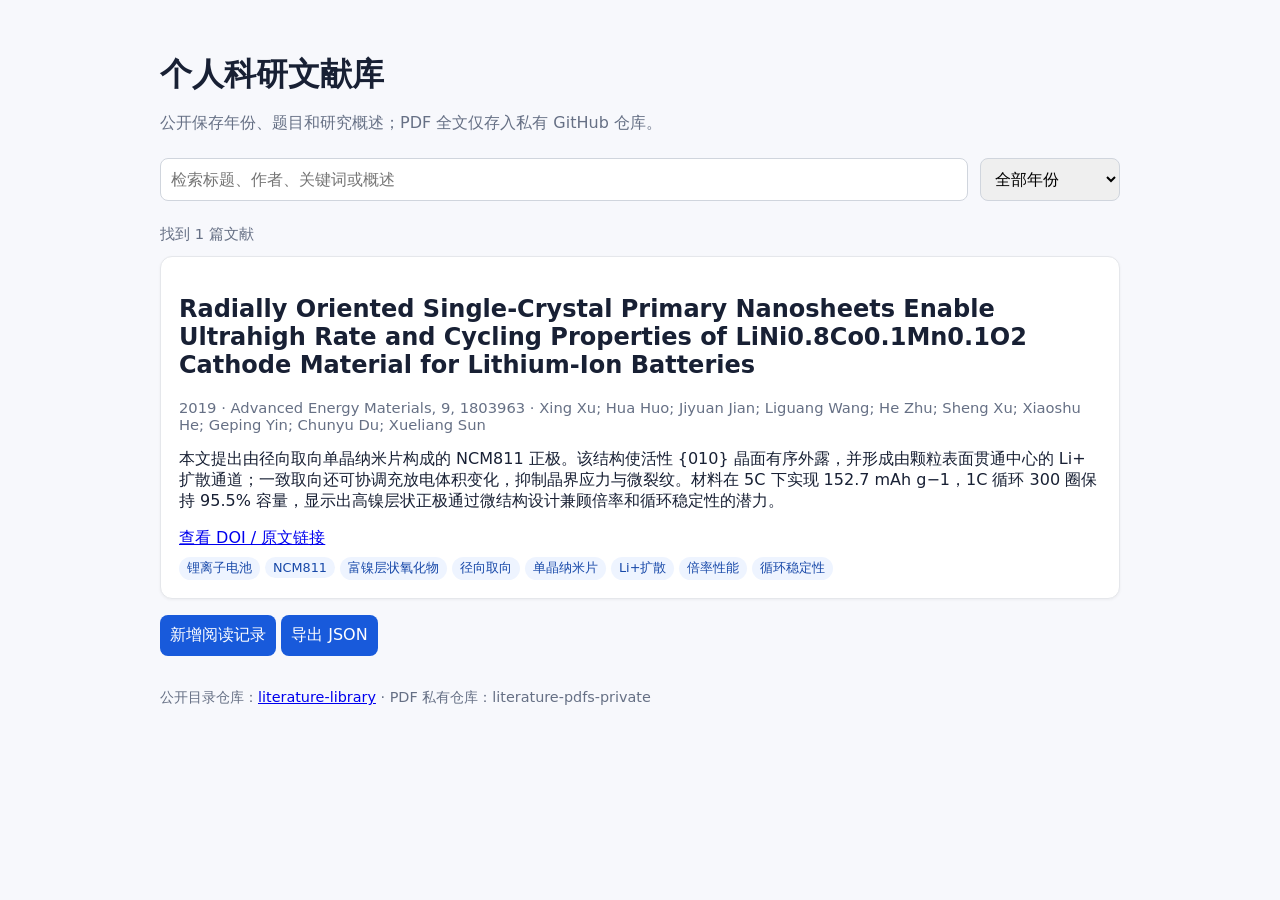
==== index.html @ 75d746a1 "Preserve published records alongside browser notes" ====
<!doctype html>
<html lang="zh-CN"><head><meta charset="utf-8"><meta name="viewport" content="width=device-width,initial-scale=1"><title>个人科研文献库</title><style>body{font-family:system-ui,-apple-system,"Microsoft YaHei",sans-serif;max-width:960px;margin:auto;padding:32px;background:#f7f8fc;color:#182034}h1{margin-bottom:4px}.lead{color:#667085}input,select,textarea,button{font:inherit;padding:10px;border:1px solid #d0d5dd;border-radius:8px}input,textarea{width:100%;box-sizing:border-box}button{background:#185adb;color:#fff;border:0;cursor:pointer}.toolbar{display:grid;grid-template-columns:1fr 140px;gap:12px;margin:24px 0}.card{background:#fff;border:1px solid #e5e7eb;border-radius:12px;padding:18px;margin:12px 0;box-shadow:0 1px 3px #0000000d}.meta{color:#667085;font-size:.92rem}.tag{display:inline-block;background:#eef4ff;color:#1849a9;padding:3px 8px;border-radius:99px;margin:8px 5px 0 0;font-size:.8rem}dialog{max-width:650px;border:0;border-radius:14px;padding:24px}dialog::backdrop{background:#10182880}label{display:block;margin:12px 0 4px}small{color:#667085}footer{margin-top:32px;color:#667085;font-size:.9rem}</style></head><body>
<h1>个人科研文献库</h1><p class="lead">公开保存年份、题目和研究概述；PDF 全文仅存入私有 GitHub 仓库。</p>
<div class="toolbar"><input id="q" placeholder="检索标题、作者、关键词或概述"><select id="year"><option value="">全部年份</option></select></div><div id="count" class="meta"></div><main id="list"></main>
<dialog id="add"><h2>新增文献条目</h2><p><small>此页面公开保存书目信息与概述。PDF 请仅上传到私有仓库 literature-pdfs-private；不要在这里粘贴全文或私人令牌。</small></p><label>标题 *</label><input id="title"><label>年份 *</label><input id="y" type="number" min="1900" max="2100"><label>期刊 / 来源</label><input id="journal"><label>作者</label><input id="authors"><label>DOI 或链接</label><input id="doi"><label>基本内容概述 *</label><textarea id="summary" rows="5"></textarea><label>关键词（以逗号分隔）</label><input id="tags"><p><button id="save">保存到本浏览器</button> <button onclick="add.close()" type="button">取消</button></p><small>说明：网页端暂存仅在当前浏览器有效。长期归档请通过本对话上传论文，由助手写入 GitHub；GitHub 连接授权完成后将实现自动同步。</small></dialog>
<p><button onclick="add.showModal()">新增阅读记录</button> <button id="export">导出 JSON</button></p><footer>公开目录仓库：<a href="https://github.com/junhaoshen489/literature-library">literature-library</a> · PDF 私有仓库：literature-pdfs-private</footer>
<script>const seed=[{"title":"Radially Oriented Single-Crystal Primary Nanosheets Enable Ultrahigh Rate and Cycling Properties of LiNi0.8Co0.1Mn0.1O2 Cathode Material for Lithium-Ion Batteries","year":2019,"journal":"Advanced Energy Materials, 9, 1803963","authors":"Xing Xu; Hua Huo; Jiyuan Jian; Liguang Wang; He Zhu; Sheng Xu; Xiaoshu He; Geping Yin; Chunyu Du; Xueliang Sun","doi":"10.1002/aenm.201803963","summary":"本文提出由径向取向单晶纳米片构成的 NCM811 正极。该结构使活性 {010} 晶面有序外露，并形成由颗粒表面贯通中心的 Li+ 扩散通道；一致取向还可协调充放电体积变化，抑制晶界应力与微裂纹。材料在 5C 下实现 152.7 mAh g−1，1C 循环 300 圈保持 95.5% 容量，显示出高镍层状正极通过微结构设计兼顾倍率和循环稳定性的潜力。","tags":["锂离子电池","NCM811","富镍层状氧化物","径向取向","单晶纳米片","Li+扩散","倍率性能","循环稳定性"]}];const localPapers=JSON.parse(localStorage.getItem('literature-papers')||'null')||[];let papers=[...seed,...localPapers.filter(x=>!seed.some(p=>p.doi&&x.doi&&p.doi===x.doi))];const q=document.querySelector('#q'),ys=document.querySelector('#year'),list=document.querySelector('#list');function esc(s){return String(s||'').replace(/[&<>"]/g,m=>({'&':'&amp;','<':'&lt;','>':'&gt;','"':'&quot;'}[m]))}function render(){let years=[...new Set(papers.map(p=>p.year).filter(Boolean))].sort((a,b)=>b-a);ys.innerHTML='<option value="">全部年份</option>'+years.map(y=>'<option>'+y+'</option>').join('');let term=q.value.toLowerCase(),year=ys.value;let rows=papers.filter(p=>(!year||p.year==year)&&JSON.stringify(p).toLowerCase().includes(term)).sort((a,b)=>b.year-a.year);document.querySelector('#count').textContent='找到 '+rows.length+' 篇文献';list.innerHTML=rows.length?rows.map(p=>'<article class="card"><h2>'+esc(p.title)+'</h2><div class="meta">'+esc(p.year)+' · '+esc(p.journal)+' · '+esc(p.authors)+'</div><p>'+esc(p.summary)+'</p>'+(p.doi?'<a target="_blank" rel="noreferrer" href="'+esc(p.doi.startsWith('http')?p.doi:'https://doi.org/'+p.doi)+'">查看 DOI / 原文链接</a>':'')+'<div>'+p.tags.map(t=>'<span class="tag">'+esc(t)+'</span>').join('')+'</div></article>').join(''):'<div class="card">还没有公开文献条目。上传下一篇论文到本对话后，我会为它建立可检索的记录。</div>'}q.oninput=render;ys.onchange=render;document.querySelector('#save').onclick=()=>{let p={title:title.value.trim(),year:+y.value,journal:journal.value.trim(),authors:authors.value.trim(),doi:doi.value.trim(),summary:summary.value.trim(),tags:tags.value.split(',').map(s=>s.trim()).filter(Boolean)};if(!p.title||!p.year||!p.summary)return alert('请填写标题、年份和概述。');papers.unshift(p);localStorage.setItem('literature-papers',JSON.stringify(papers));add.close();render()};document.querySelector('#export').onclick=()=>{let a=document.createElement('a');a.href=URL.createObjectURL(new Blob([JSON.stringify(papers,null,2)],{type:'application/json'}));a.download='literature-records.json';a.click()};render();</script></body></html>
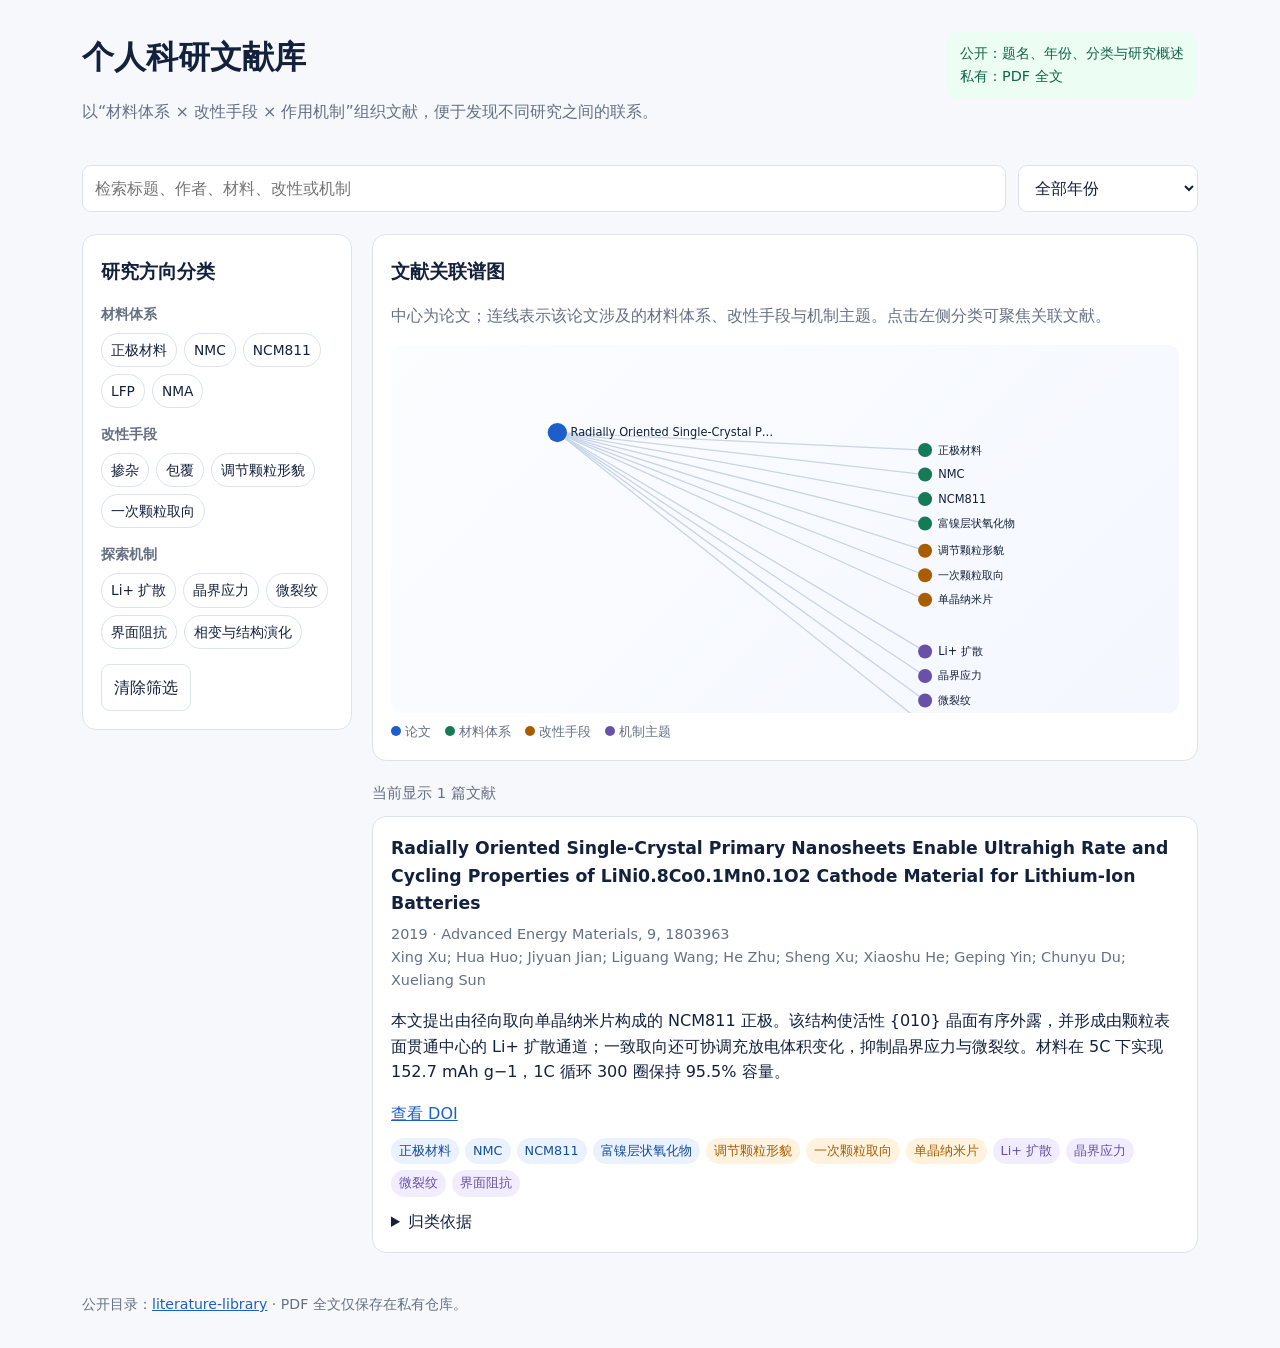
==== commit 07ad212b: "Add literature taxonomy and relationship map" ====
--- a/index.html
+++ b/index.html
@@ -1,7 +1,49 @@
 <!doctype html>
-<html lang="zh-CN"><head><meta charset="utf-8"><meta name="viewport" content="width=device-width,initial-scale=1"><title>个人科研文献库</title><style>body{font-family:system-ui,-apple-system,"Microsoft YaHei",sans-serif;max-width:960px;margin:auto;padding:32px;background:#f7f8fc;color:#182034}h1{margin-bottom:4px}.lead{color:#667085}input,select,textarea,button{font:inherit;padding:10px;border:1px solid #d0d5dd;border-radius:8px}input,textarea{width:100%;box-sizing:border-box}button{background:#185adb;color:#fff;border:0;cursor:pointer}.toolbar{display:grid;grid-template-columns:1fr 140px;gap:12px;margin:24px 0}.card{background:#fff;border:1px solid #e5e7eb;border-radius:12px;padding:18px;margin:12px 0;box-shadow:0 1px 3px #0000000d}.meta{color:#667085;font-size:.92rem}.tag{display:inline-block;background:#eef4ff;color:#1849a9;padding:3px 8px;border-radius:99px;margin:8px 5px 0 0;font-size:.8rem}dialog{max-width:650px;border:0;border-radius:14px;padding:24px}dialog::backdrop{background:#10182880}label{display:block;margin:12px 0 4px}small{color:#667085}footer{margin-top:32px;color:#667085;font-size:.9rem}</style></head><body>
-<h1>个人科研文献库</h1><p class="lead">公开保存年份、题目和研究概述；PDF 全文仅存入私有 GitHub 仓库。</p>
-<div class="toolbar"><input id="q" placeholder="检索标题、作者、关键词或概述"><select id="year"><option value="">全部年份</option></select></div><div id="count" class="meta"></div><main id="list"></main>
-<dialog id="add"><h2>新增文献条目</h2><p><small>此页面公开保存书目信息与概述。PDF 请仅上传到私有仓库 literature-pdfs-private；不要在这里粘贴全文或私人令牌。</small></p><label>标题 *</label><input id="title"><label>年份 *</label><input id="y" type="number" min="1900" max="2100"><label>期刊 / 来源</label><input id="journal"><label>作者</label><input id="authors"><label>DOI 或链接</label><input id="doi"><label>基本内容概述 *</label><textarea id="summary" rows="5"></textarea><label>关键词（以逗号分隔）</label><input id="tags"><p><button id="save">保存到本浏览器</button> <button onclick="add.close()" type="button">取消</button></p><small>说明：网页端暂存仅在当前浏览器有效。长期归档请通过本对话上传论文，由助手写入 GitHub；GitHub 连接授权完成后将实现自动同步。</small></dialog>
-<p><button onclick="add.showModal()">新增阅读记录</button> <button id="export">导出 JSON</button></p><footer>公开目录仓库：<a href="https://github.com/junhaoshen489/literature-library">literature-library</a> · PDF 私有仓库：literature-pdfs-private</footer>
-<script>const seed=[{"title":"Radially Oriented Single-Crystal Primary Nanosheets Enable Ultrahigh Rate and Cycling Properties of LiNi0.8Co0.1Mn0.1O2 Cathode Material for Lithium-Ion Batteries","year":2019,"journal":"Advanced Energy Materials, 9, 1803963","authors":"Xing Xu; Hua Huo; Jiyuan Jian; Liguang Wang; He Zhu; Sheng Xu; Xiaoshu He; Geping Yin; Chunyu Du; Xueliang Sun","doi":"10.1002/aenm.201803963","summary":"本文提出由径向取向单晶纳米片构成的 NCM811 正极。该结构使活性 {010} 晶面有序外露，并形成由颗粒表面贯通中心的 Li+ 扩散通道；一致取向还可协调充放电体积变化，抑制晶界应力与微裂纹。材料在 5C 下实现 152.7 mAh g−1，1C 循环 300 圈保持 95.5% 容量，显示出高镍层状正极通过微结构设计兼顾倍率和循环稳定性的潜力。","tags":["锂离子电池","NCM811","富镍层状氧化物","径向取向","单晶纳米片","Li+扩散","倍率性能","循环稳定性"]}];const localPapers=JSON.parse(localStorage.getItem('literature-papers')||'null')||[];let papers=[...seed,...localPapers.filter(x=>!seed.some(p=>p.doi&&x.doi&&p.doi===x.doi))];const q=document.querySelector('#q'),ys=document.querySelector('#year'),list=document.querySelector('#list');function esc(s){return String(s||'').replace(/[&<>"]/g,m=>({'&':'&amp;','<':'&lt;','>':'&gt;','"':'&quot;'}[m]))}function render(){let years=[...new Set(papers.map(p=>p.year).filter(Boolean))].sort((a,b)=>b-a);ys.innerHTML='<option value="">全部年份</option>'+years.map(y=>'<option>'+y+'</option>').join('');let term=q.value.toLowerCase(),year=ys.value;let rows=papers.filter(p=>(!year||p.year==year)&&JSON.stringify(p).toLowerCase().includes(term)).sort((a,b)=>b.year-a.year);document.querySelector('#count').textContent='找到 '+rows.length+' 篇文献';list.innerHTML=rows.length?rows.map(p=>'<article class="card"><h2>'+esc(p.title)+'</h2><div class="meta">'+esc(p.year)+' · '+esc(p.journal)+' · '+esc(p.authors)+'</div><p>'+esc(p.summary)+'</p>'+(p.doi?'<a target="_blank" rel="noreferrer" href="'+esc(p.doi.startsWith('http')?p.doi:'https://doi.org/'+p.doi)+'">查看 DOI / 原文链接</a>':'')+'<div>'+p.tags.map(t=>'<span class="tag">'+esc(t)+'</span>').join('')+'</div></article>').join(''):'<div class="card">还没有公开文献条目。上传下一篇论文到本对话后，我会为它建立可检索的记录。</div>'}q.oninput=render;ys.onchange=render;document.querySelector('#save').onclick=()=>{let p={title:title.value.trim(),year:+y.value,journal:journal.value.trim(),authors:authors.value.trim(),doi:doi.value.trim(),summary:summary.value.trim(),tags:tags.value.split(',').map(s=>s.trim()).filter(Boolean)};if(!p.title||!p.year||!p.summary)return alert('请填写标题、年份和概述。');papers.unshift(p);localStorage.setItem('literature-papers',JSON.stringify(papers));add.close();render()};document.querySelector('#export').onclick=()=>{let a=document.createElement('a');a.href=URL.createObjectURL(new Blob([JSON.stringify(papers,null,2)],{type:'application/json'}));a.download='literature-records.json';a.click()};render();</script></body></html>
+<html lang="zh-CN">
+<head>
+<meta charset="utf-8">
+<meta name="viewport" content="width=device-width,initial-scale=1">
+<title>个人科研文献库</title>
+<style>
+:root{--ink:#14213d;--muted:#667085;--line:#dce3ee;--bg:#f6f8fc;--card:#fff;--blue:#1c5fcb;--soft:#eaf2ff;--green:#147a57;--orange:#a85e00;--purple:#6951a8}
+*{box-sizing:border-box}body{margin:0;background:var(--bg);color:var(--ink);font-family:system-ui,-apple-system,"Microsoft YaHei",sans-serif;line-height:1.6}.wrap{max-width:1160px;margin:auto;padding:32px 22px}h1{margin:0;font-size:2rem}h2{font-size:1.2rem;margin:.2rem 0 1rem}.intro,.muted{color:var(--muted)}.hero{display:flex;justify-content:space-between;gap:24px;align-items:flex-start;margin-bottom:24px}.privacy{max-width:310px;background:#ecfdf3;color:#126448;padding:10px 14px;border-radius:10px;font-size:.9rem}.controls{display:grid;grid-template-columns:1fr 180px;gap:12px;margin-bottom:22px}input,select,button{font:inherit;border-radius:9px;padding:10px 12px;border:1px solid var(--line)}input,select{background:#fff;color:var(--ink)}button{background:#fff;color:var(--ink);cursor:pointer}.layout{display:grid;grid-template-columns:270px 1fr;gap:20px}.panel,.paper{background:var(--card);border:1px solid var(--line);border-radius:14px;padding:18px}.taxonomy{position:sticky;top:12px;height:max-content}.group{margin:15px 0}.group h3{font-size:.9rem;margin:0 0 7px;color:var(--muted)}.chips{display:flex;gap:7px;flex-wrap:wrap}.chip{font-size:.86rem;padding:5px 9px;border-radius:999px}.chip.active{background:var(--blue);color:#fff;border-color:var(--blue)}.summary{font-size:.92rem;color:var(--muted);margin:0 0 12px}.paper{margin-bottom:12px}.paper h2{font-size:1.08rem;margin:0 0 5px}.meta{font-size:.9rem;color:var(--muted)}.tags{display:flex;flex-wrap:wrap;gap:6px;margin-top:11px}.tag{font-size:.8rem;padding:3px 8px;border-radius:999px;background:var(--soft);color:#164e9c}.tag.mod{background:#fff2df;color:var(--orange)}.tag.mech{background:#f1edff;color:var(--purple)}a{color:var(--blue)}details{margin-top:12px}.network{margin-bottom:20px}.network svg{display:block;width:100%;height:auto;background:linear-gradient(135deg,#fbfdff,#f4f7ff);border-radius:10px}.legend{display:flex;gap:14px;flex-wrap:wrap;font-size:.82rem;color:var(--muted);margin-top:8px}.dot{display:inline-block;width:10px;height:10px;border-radius:50%;margin-right:4px}.empty{padding:22px;text-align:center;color:var(--muted)}footer{margin-top:28px;color:var(--muted);font-size:.88rem}@media(max-width:760px){.hero,.layout{display:block}.privacy{margin-top:12px}.controls{grid-template-columns:1fr}.taxonomy{position:static;margin-bottom:16px}}
+</style>
+</head>
+<body>
+<div class="wrap">
+<header class="hero">
+<div><h1>个人科研文献库</h1><p class="intro">以“材料体系 × 改性手段 × 作用机制”组织文献，便于发现不同研究之间的联系。</p></div>
+<div class="privacy">公开：题名、年份、分类与研究概述<br>私有：PDF 全文</div>
+</header>
+<div class="controls"><input id="search" placeholder="检索标题、作者、材料、改性或机制"><select id="year"><option value="">全部年份</option></select></div>
+<div class="layout">
+<aside class="panel taxonomy"><h2>研究方向分类</h2><div id="taxonomy"></div><button id="reset" type="button">清除筛选</button></aside>
+<main>
+<section class="panel network"><h2>文献关联谱图</h2><p class="muted">中心为论文；连线表示该论文涉及的材料体系、改性手段与机制主题。点击左侧分类可聚焦关联文献。</p><svg id="graph" viewBox="0 0 900 420" role="img" aria-label="文献与研究主题关联谱图"></svg><div class="legend"><span><i class="dot" style="background:#1c5fcb"></i>论文</span><span><i class="dot" style="background:#147a57"></i>材料体系</span><span><i class="dot" style="background:#a85e00"></i>改性手段</span><span><i class="dot" style="background:#6951a8"></i>机制主题</span></div></section>
+<p id="count" class="summary"></p><section id="papers"></section>
+</main>
+</div>
+<footer>公开目录：<a href="https://github.com/junhaoshen489/literature-library">literature-library</a> · PDF 全文仅保存在私有仓库。</footer>
+</div>
+<script>
+const papers=[{
+id:"aem-2019-ncm811-radial",year:2019,
+title:"Radially Oriented Single-Crystal Primary Nanosheets Enable Ultrahigh Rate and Cycling Properties of LiNi0.8Co0.1Mn0.1O2 Cathode Material for Lithium-Ion Batteries",
+authors:"Xing Xu; Hua Huo; Jiyuan Jian; Liguang Wang; He Zhu; Sheng Xu; Xiaoshu He; Geping Yin; Chunyu Du; Xueliang Sun",
+journal:"Advanced Energy Materials, 9, 1803963",doi:"10.1002/aenm.201803963",
+summary:"本文提出由径向取向单晶纳米片构成的 NCM811 正极。该结构使活性 {010} 晶面有序外露，并形成由颗粒表面贯通中心的 Li+ 扩散通道；一致取向还可协调充放电体积变化，抑制晶界应力与微裂纹。材料在 5C 下实现 152.7 mAh g−1，1C 循环 300 圈保持 95.5% 容量。",
+materials:["正极材料","NMC","NCM811","富镍层状氧化物"],
+modifications:["调节颗粒形貌","一次颗粒取向","单晶纳米片"],
+mechanisms:["Li+ 扩散","晶界应力","微裂纹","界面阻抗"]}];
+const taxonomy={materials:{name:"材料体系",items:["正极材料","NMC","NCM811","LFP","NMA"]},modifications:{name:"改性手段",items:["掺杂","包覆","调节颗粒形貌","一次颗粒取向"]},mechanisms:{name:"探索机制",items:["Li+ 扩散","晶界应力","微裂纹","界面阻抗","相变与结构演化"]}};
+let filters=new Set();
+const esc=s=>String(s||"").replace(/[&<>"']/g,c=>({"&":"&amp;","<":"&lt;",">":"&gt;",'"':"&quot;","'":"&#39;"}[c]));
+function allTags(p){return [...p.materials,...p.modifications,...p.mechanisms]}
+function renderTaxonomy(){const host=document.querySelector("#taxonomy");host.innerHTML=Object.entries(taxonomy).map(([key,g])=>'<div class="group"><h3>'+g.name+'</h3><div class="chips">'+g.items.map(item=>'<button class="chip '+(filters.has(item)?"active":"")+'" data-tag="'+esc(item)+'">'+esc(item)+'</button>').join("")+"</div></div>").join("");host.querySelectorAll("[data-tag]").forEach(b=>b.onclick=()=>{filters.has(b.dataset.tag)?filters.delete(b.dataset.tag):filters.add(b.dataset.tag);render()})}
+function filtered(){const q=document.querySelector("#search").value.trim().toLowerCase(),y=document.querySelector("#year").value;return papers.filter(p=>(!y||String(p.year)===y)&&(!q||JSON.stringify(p).toLowerCase().includes(q))&&(!filters.size||[...filters].every(tag=>allTags(p).includes(tag))))}
+function renderPapers(rows){document.querySelector("#count").textContent="当前显示 "+rows.length+" 篇文献"+(filters.size?" · 已筛选："+[...filters].join("、"):"");document.querySelector("#papers").innerHTML=rows.length?rows.map(p=>'<article class="paper"><h2>'+esc(p.title)+'</h2><div class="meta">'+p.year+" · "+esc(p.journal)+"<br>"+esc(p.authors)+'</div><p>'+esc(p.summary)+'</p><a target="_blank" rel="noreferrer" href="https://doi.org/'+esc(p.doi)+'">查看 DOI</a><div class="tags">'+p.materials.map(x=>'<span class="tag">'+esc(x)+'</span>').join("")+p.modifications.map(x=>'<span class="tag mod">'+esc(x)+'</span>').join("")+p.mechanisms.map(x=>'<span class="tag mech">'+esc(x)+'</span>').join("")+'</div><details><summary>归类依据</summary><p class="muted">材料：'+esc(p.materials.join("、"))+"；改性："+esc(p.modifications.join("、"))+"；机制："+esc(p.mechanisms.join("、"))+'</p></details></article>').join(""):'<div class="panel empty">没有匹配的文献。可清除筛选或更换关键词。</div>'}
+function drawGraph(rows){const svg=document.querySelector("#graph");const w=900,h=420;let nodes=[],edges=[];const paperX=190,ys=rows.map((p,i)=>100+i*130);rows.forEach((p,i)=>{nodes.push({id:p.id,label:p.title.length>34?p.title.slice(0,34)+"…":p.title,x:paperX,y:ys[i],kind:"paper"});[["materials",610,120],["modifications",610,235],["mechanisms",610,350]].forEach(([field,x,base])=>p[field].forEach((tag,j)=>{let id=field+"-"+tag;if(!nodes.some(n=>n.id===id))nodes.push({id,label:tag,x,y:base+j*28,kind:field});edges.push([p.id,id])}))});let color={paper:"#1c5fcb",materials:"#147a57",modifications:"#a85e00",mechanisms:"#6951a8"};let byId=Object.fromEntries(nodes.map(n=>[n.id,n]));svg.innerHTML='<title>文献关联谱图</title><desc>显示当前筛选文献与材料、改性和机制标签的关联。</desc>'+edges.map(([a,b])=>'<line x1="'+byId[a].x+'" y1="'+byId[a].y+'" x2="'+byId[b].x+'" y2="'+byId[b].y+'" stroke="#c9d4e8" stroke-width="1.5"/>').join("")+nodes.map(n=>'<g><circle cx="'+n.x+'" cy="'+n.y+'" r="'+(n.kind==="paper"?11:8)+'" fill="'+color[n.kind]+'"/><text x="'+(n.x+15)+'" y="'+(n.y+4)+'" font-size="13" fill="#14213d">'+esc(n.label)+'</text></g>').join("");}
+function render(){const rows=filtered();renderTaxonomy();renderPapers(rows);drawGraph(rows)}
+const ySel=document.querySelector("#year");[...new Set(papers.map(p=>p.year))].sort((a,b)=>b-a).forEach(y=>ySel.insertAdjacentHTML("beforeend",'<option value="'+y+'">'+y+"</option>"));document.querySelector("#search").oninput=render;ySel.onchange=render;document.querySelector("#reset").onclick=()=>{filters.clear();document.querySelector("#search").value="";ySel.value="";render()};render();
+</script>
+</body></html>
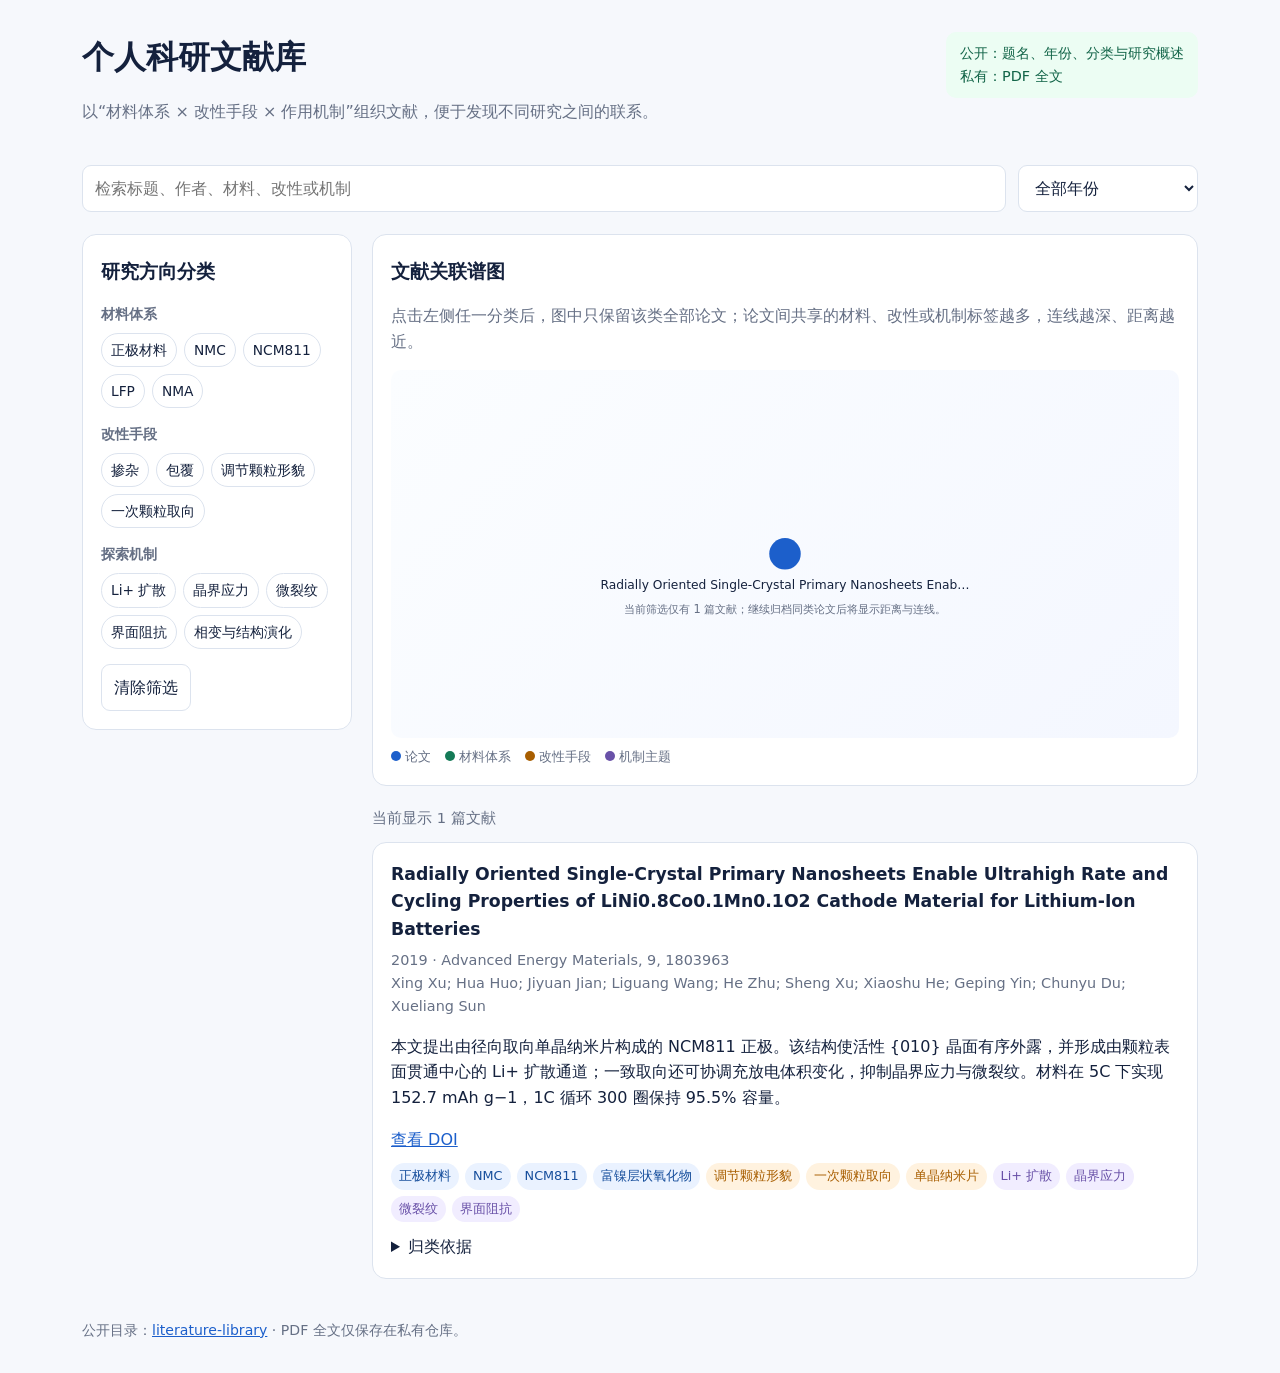
==== commit 6c29c2a0: "Make relationship map a paper similarity network" ====
--- a/index.html
+++ b/index.html
@@ -19,7 +19,7 @@
 <div class="layout">
 <aside class="panel taxonomy"><h2>研究方向分类</h2><div id="taxonomy"></div><button id="reset" type="button">清除筛选</button></aside>
 <main>
-<section class="panel network"><h2>文献关联谱图</h2><p class="muted">中心为论文；连线表示该论文涉及的材料体系、改性手段与机制主题。点击左侧分类可聚焦关联文献。</p><svg id="graph" viewBox="0 0 900 420" role="img" aria-label="文献与研究主题关联谱图"></svg><div class="legend"><span><i class="dot" style="background:#1c5fcb"></i>论文</span><span><i class="dot" style="background:#147a57"></i>材料体系</span><span><i class="dot" style="background:#a85e00"></i>改性手段</span><span><i class="dot" style="background:#6951a8"></i>机制主题</span></div></section>
+<section class="panel network"><h2>文献关联谱图</h2><p class="muted">点击左侧任一分类后，图中只保留该类全部论文；论文间共享的材料、改性或机制标签越多，连线越深、距离越近。</p><svg id="graph" viewBox="0 0 900 420" role="img" aria-label="文献与研究主题关联谱图"></svg><div class="legend"><span><i class="dot" style="background:#1c5fcb"></i>论文</span><span><i class="dot" style="background:#147a57"></i>材料体系</span><span><i class="dot" style="background:#a85e00"></i>改性手段</span><span><i class="dot" style="background:#6951a8"></i>机制主题</span></div></section>
 <p id="count" class="summary"></p><section id="papers"></section>
 </main>
 </div>
@@ -42,8 +42,29 @@
 function renderTaxonomy(){const host=document.querySelector("#taxonomy");host.innerHTML=Object.entries(taxonomy).map(([key,g])=>'<div class="group"><h3>'+g.name+'</h3><div class="chips">'+g.items.map(item=>'<button class="chip '+(filters.has(item)?"active":"")+'" data-tag="'+esc(item)+'">'+esc(item)+'</button>').join("")+"</div></div>").join("");host.querySelectorAll("[data-tag]").forEach(b=>b.onclick=()=>{filters.has(b.dataset.tag)?filters.delete(b.dataset.tag):filters.add(b.dataset.tag);render()})}
 function filtered(){const q=document.querySelector("#search").value.trim().toLowerCase(),y=document.querySelector("#year").value;return papers.filter(p=>(!y||String(p.year)===y)&&(!q||JSON.stringify(p).toLowerCase().includes(q))&&(!filters.size||[...filters].every(tag=>allTags(p).includes(tag))))}
 function renderPapers(rows){document.querySelector("#count").textContent="当前显示 "+rows.length+" 篇文献"+(filters.size?" · 已筛选："+[...filters].join("、"):"");document.querySelector("#papers").innerHTML=rows.length?rows.map(p=>'<article class="paper"><h2>'+esc(p.title)+'</h2><div class="meta">'+p.year+" · "+esc(p.journal)+"<br>"+esc(p.authors)+'</div><p>'+esc(p.summary)+'</p><a target="_blank" rel="noreferrer" href="https://doi.org/'+esc(p.doi)+'">查看 DOI</a><div class="tags">'+p.materials.map(x=>'<span class="tag">'+esc(x)+'</span>').join("")+p.modifications.map(x=>'<span class="tag mod">'+esc(x)+'</span>').join("")+p.mechanisms.map(x=>'<span class="tag mech">'+esc(x)+'</span>').join("")+'</div><details><summary>归类依据</summary><p class="muted">材料：'+esc(p.materials.join("、"))+"；改性："+esc(p.modifications.join("、"))+"；机制："+esc(p.mechanisms.join("、"))+'</p></details></article>').join(""):'<div class="panel empty">没有匹配的文献。可清除筛选或更换关键词。</div>'}
-function drawGraph(rows){const svg=document.querySelector("#graph");const w=900,h=420;let nodes=[],edges=[];const paperX=190,ys=rows.map((p,i)=>100+i*130);rows.forEach((p,i)=>{nodes.push({id:p.id,label:p.title.length>34?p.title.slice(0,34)+"…":p.title,x:paperX,y:ys[i],kind:"paper"});[["materials",610,120],["modifications",610,235],["mechanisms",610,350]].forEach(([field,x,base])=>p[field].forEach((tag,j)=>{let id=field+"-"+tag;if(!nodes.some(n=>n.id===id))nodes.push({id,label:tag,x,y:base+j*28,kind:field});edges.push([p.id,id])}))});let color={paper:"#1c5fcb",materials:"#147a57",modifications:"#a85e00",mechanisms:"#6951a8"};let byId=Object.fromEntries(nodes.map(n=>[n.id,n]));svg.innerHTML='<title>文献关联谱图</title><desc>显示当前筛选文献与材料、改性和机制标签的关联。</desc>'+edges.map(([a,b])=>'<line x1="'+byId[a].x+'" y1="'+byId[a].y+'" x2="'+byId[b].x+'" y2="'+byId[b].y+'" stroke="#c9d4e8" stroke-width="1.5"/>').join("")+nodes.map(n=>'<g><circle cx="'+n.x+'" cy="'+n.y+'" r="'+(n.kind==="paper"?11:8)+'" fill="'+color[n.kind]+'"/><text x="'+(n.x+15)+'" y="'+(n.y+4)+'" font-size="13" fill="#14213d">'+esc(n.label)+'</text></g>').join("");}
-function render(){const rows=filtered();renderTaxonomy();renderPapers(rows);drawGraph(rows)}
+function drawGraph(rows){
+ const svg=document.querySelector("#graph"),w=900,h=420;
+ const selected=[...filters];
+ const similarity=(a,b)=>{
+   const A=new Set(allTags(a).filter(t=>!selected.includes(t))),B=new Set(allTags(b).filter(t=>!selected.includes(t)));
+   const shared=[...A].filter(t=>B.has(t));const union=new Set([...A,...B]);
+   return {score:union.size?shared.length/union.size:0,shared};
+ };
+ if(!rows.length){svg.innerHTML='<text x="450" y="210" text-anchor="middle" fill="#667085" font-size="15">没有可绘制的文献</text>';return}
+ if(rows.length===1){const p=rows[0];svg.innerHTML='<title>文献关联谱图</title><desc>当前筛选仅有一篇文献，累积更多同类论文后将显示论文之间的关联距离。</desc><circle cx="450" cy="210" r="18" fill="#1c5fcb"/><text x="450" y="250" text-anchor="middle" fill="#14213d" font-size="14">'+esc(p.title.length>56?p.title.slice(0,56)+"…":p.title)+'</text><text x="450" y="278" text-anchor="middle" fill="#667085" font-size="13">当前筛选仅有 1 篇文献；继续归档同类论文后将显示距离与连线。</text>';return}
+ const nodes=rows.map((p,i)=>({p,x:170+(i%4)*190,y:110+Math.floor(i/4)*145,vx:0,vy:0}));
+ const links=[];for(let i=0;i<nodes.length;i++)for(let j=i+1;j<nodes.length;j++){const s=similarity(nodes[i].p,nodes[j].p);if(s.score>0)links.push({a:nodes[i],b:nodes[j],...s})}
+ for(let step=0;step<180;step++){
+   for(let i=0;i<nodes.length;i++)for(let j=i+1;j<nodes.length;j++){let a=nodes[i],b=nodes[j],dx=b.x-a.x,dy=b.y-a.y,d=Math.max(1,Math.hypot(dx,dy)),f=4200/(d*d);a.vx-=f*dx/d;a.vy-=f*dy/d;b.vx+=f*dx/d;b.vy+=f*dy/d}
+   links.forEach(l=>{let dx=l.b.x-l.a.x,dy=l.b.y-l.a.y,d=Math.max(1,Math.hypot(dx,dy)),target=330-190*l.score,f=(d-target)*0.018;l.a.vx+=f*dx/d;l.a.vy+=f*dy/d;l.b.vx-=f*dx/d;l.b.vy-=f*dy/d});
+   nodes.forEach(n=>{n.vx*=.72;n.vy*=.72;n.x=Math.max(55,Math.min(w-55,n.x+n.vx));n.y=Math.max(55,Math.min(h-55,n.y+n.vy))})
+ }
+ const label=p=>p.title.length>30?p.title.slice(0,30)+"…":p.title;
+ svg.innerHTML='<title>同类文献关联谱图</title><desc>节点代表当前分类中的论文；共同材料、改性或机制标签越多的论文，连线越深且距离越近。</desc>'+
+ links.map(l=>'<line x1="'+l.a.x+'" y1="'+l.a.y+'" x2="'+l.b.x+'" y2="'+l.b.y+'" stroke="#7aa3e8" stroke-opacity="'+(.25+.7*l.score)+'" stroke-width="'+(1+4*l.score)+'"><title>关联度 '+Math.round(l.score*100)+'%；共同标签：'+esc(l.shared.join("、"))+'</title></line>').join("")+
+ nodes.map(n=>'<g><circle cx="'+n.x+'" cy="'+n.y+'" r="13" fill="#1c5fcb"><title>'+esc(n.p.title)+'</title></circle><text x="'+(n.x+18)+'" y="'+(n.y+4)+'" fill="#14213d" font-size="12">'+esc(label(n.p))+'</text></g>').join("")+
+ '<text x="22" y="28" fill="#667085" font-size="13">连线强度与节点距离由共同材料、改性手段和机制标签的 Jaccard 关联度计算</text>';
+}function render(){const rows=filtered();renderTaxonomy();renderPapers(rows);drawGraph(rows)}
 const ySel=document.querySelector("#year");[...new Set(papers.map(p=>p.year))].sort((a,b)=>b-a).forEach(y=>ySel.insertAdjacentHTML("beforeend",'<option value="'+y+'">'+y+"</option>"));document.querySelector("#search").oninput=render;ySel.onchange=render;document.querySelector("#reset").onclick=()=>{filters.clear();document.querySelector("#search").value="";ySel.value="";render()};render();
 </script>
 </body></html>
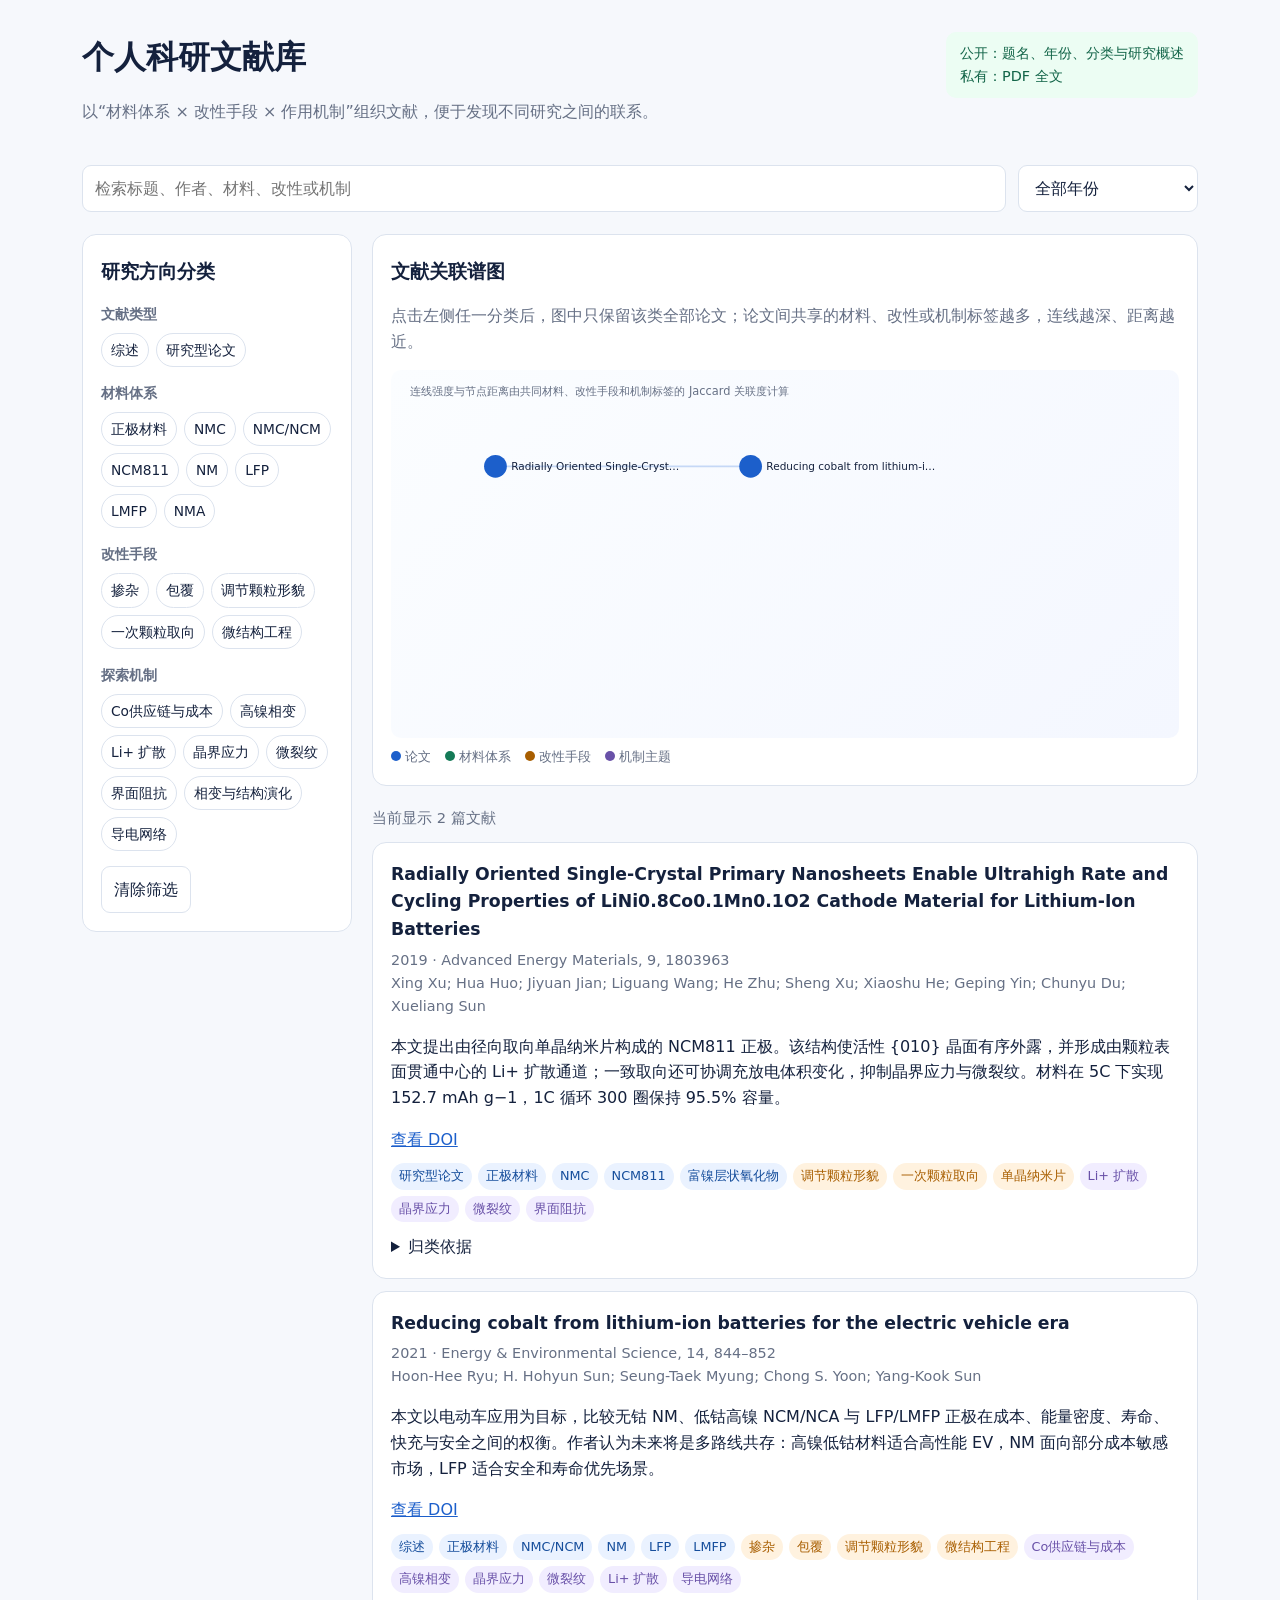
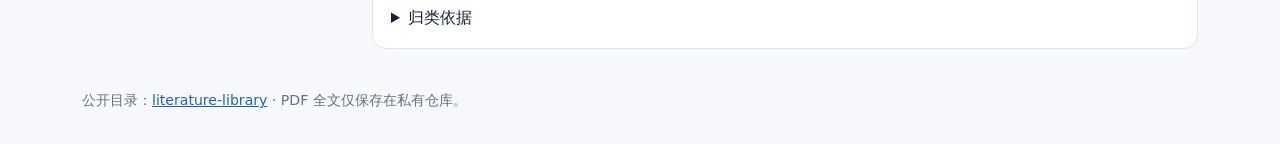
==== commit 043329ef: "Add cobalt-reduction review and document types" ====
--- a/index.html
+++ b/index.html
@@ -34,14 +34,22 @@
 summary:"本文提出由径向取向单晶纳米片构成的 NCM811 正极。该结构使活性 {010} 晶面有序外露，并形成由颗粒表面贯通中心的 Li+ 扩散通道；一致取向还可协调充放电体积变化，抑制晶界应力与微裂纹。材料在 5C 下实现 152.7 mAh g−1，1C 循环 300 圈保持 95.5% 容量。",
 materials:["正极材料","NMC","NCM811","富镍层状氧化物"],
 modifications:["调节颗粒形貌","一次颗粒取向","单晶纳米片"],
-mechanisms:["Li+ 扩散","晶界应力","微裂纹","界面阻抗"]}];
-const taxonomy={materials:{name:"材料体系",items:["正极材料","NMC","NCM811","LFP","NMA"]},modifications:{name:"改性手段",items:["掺杂","包覆","调节颗粒形貌","一次颗粒取向"]},mechanisms:{name:"探索机制",items:["Li+ 扩散","晶界应力","微裂纹","界面阻抗","相变与结构演化"]}};
+mechanisms:["Li+ 扩散","晶界应力","微裂纹","界面阻抗"],type:"研究型论文"},
+{id:"ees-2021-reducing-cobalt-ev",year:2021,
+title:"Reducing cobalt from lithium-ion batteries for the electric vehicle era",
+authors:"Hoon-Hee Ryu; H. Hohyun Sun; Seung-Taek Myung; Chong S. Yoon; Yang-Kook Sun",
+journal:"Energy & Environmental Science, 14, 844–852",doi:"10.1039/D0EE03581E",
+summary:"本文以电动车应用为目标，比较无钴 NM、低钴高镍 NCM/NCA 与 LFP/LMFP 正极在成本、能量密度、寿命、快充与安全之间的权衡。作者认为未来将是多路线共存：高镍低钴材料适合高性能 EV，NM 面向部分成本敏感市场，LFP 适合安全和寿命优先场景。",
+materials:["正极材料","NMC/NCM","NM","LFP","LMFP"],
+modifications:["掺杂","包覆","调节颗粒形貌","微结构工程"],
+mechanisms:["Co供应链与成本","高镍相变","晶界应力","微裂纹","Li+ 扩散","导电网络"],type:"综述"}];
+const taxonomy={types:{name:"文献类型",items:["综述","研究型论文"]},materials:{name:"材料体系",items:["正极材料","NMC","NMC/NCM","NCM811","NM","LFP","LMFP","NMA"]},modifications:{name:"改性手段",items:["掺杂","包覆","调节颗粒形貌","一次颗粒取向","微结构工程"]},mechanisms:{name:"探索机制",items:["Co供应链与成本","高镍相变","Li+ 扩散","晶界应力","微裂纹","界面阻抗","相变与结构演化","导电网络"]}};
 let filters=new Set();
 const esc=s=>String(s||"").replace(/[&<>"']/g,c=>({"&":"&amp;","<":"&lt;",">":"&gt;",'"':"&quot;","'":"&#39;"}[c]));
-function allTags(p){return [...p.materials,...p.modifications,...p.mechanisms]}
+function allTags(p){return [p.type,...p.materials,...p.modifications,...p.mechanisms]}
 function renderTaxonomy(){const host=document.querySelector("#taxonomy");host.innerHTML=Object.entries(taxonomy).map(([key,g])=>'<div class="group"><h3>'+g.name+'</h3><div class="chips">'+g.items.map(item=>'<button class="chip '+(filters.has(item)?"active":"")+'" data-tag="'+esc(item)+'">'+esc(item)+'</button>').join("")+"</div></div>").join("");host.querySelectorAll("[data-tag]").forEach(b=>b.onclick=()=>{filters.has(b.dataset.tag)?filters.delete(b.dataset.tag):filters.add(b.dataset.tag);render()})}
 function filtered(){const q=document.querySelector("#search").value.trim().toLowerCase(),y=document.querySelector("#year").value;return papers.filter(p=>(!y||String(p.year)===y)&&(!q||JSON.stringify(p).toLowerCase().includes(q))&&(!filters.size||[...filters].every(tag=>allTags(p).includes(tag))))}
-function renderPapers(rows){document.querySelector("#count").textContent="当前显示 "+rows.length+" 篇文献"+(filters.size?" · 已筛选："+[...filters].join("、"):"");document.querySelector("#papers").innerHTML=rows.length?rows.map(p=>'<article class="paper"><h2>'+esc(p.title)+'</h2><div class="meta">'+p.year+" · "+esc(p.journal)+"<br>"+esc(p.authors)+'</div><p>'+esc(p.summary)+'</p><a target="_blank" rel="noreferrer" href="https://doi.org/'+esc(p.doi)+'">查看 DOI</a><div class="tags">'+p.materials.map(x=>'<span class="tag">'+esc(x)+'</span>').join("")+p.modifications.map(x=>'<span class="tag mod">'+esc(x)+'</span>').join("")+p.mechanisms.map(x=>'<span class="tag mech">'+esc(x)+'</span>').join("")+'</div><details><summary>归类依据</summary><p class="muted">材料：'+esc(p.materials.join("、"))+"；改性："+esc(p.modifications.join("、"))+"；机制："+esc(p.mechanisms.join("、"))+'</p></details></article>').join(""):'<div class="panel empty">没有匹配的文献。可清除筛选或更换关键词。</div>'}
+function renderPapers(rows){document.querySelector("#count").textContent="当前显示 "+rows.length+" 篇文献"+(filters.size?" · 已筛选："+[...filters].join("、"):"");document.querySelector("#papers").innerHTML=rows.length?rows.map(p=>'<article class="paper"><h2>'+esc(p.title)+'</h2><div class="meta">'+p.year+" · "+esc(p.journal)+"<br>"+esc(p.authors)+'</div><p>'+esc(p.summary)+'</p><a target="_blank" rel="noreferrer" href="https://doi.org/'+esc(p.doi)+'">查看 DOI</a><div class="tags"><span class="tag">'+esc(p.type)+'</span>'+p.materials.map(x=>'<span class="tag">'+esc(x)+'</span>').join("")+p.modifications.map(x=>'<span class="tag mod">'+esc(x)+'</span>').join("")+p.mechanisms.map(x=>'<span class="tag mech">'+esc(x)+'</span>').join("")+'</div><details><summary>归类依据</summary><p class="muted">类型：'+esc(p.type)+"；材料："+esc(p.materials.join("、"))+"；改性："+esc(p.modifications.join("、"))+"；机制："+esc(p.mechanisms.join("、"))+'</p></details></article>').join(""):'<div class="panel empty">没有匹配的文献。可清除筛选或更换关键词。</div>'}
 function drawGraph(rows){
  const svg=document.querySelector("#graph"),w=900,h=420;
  const selected=[...filters];
@@ -67,4 +75,4 @@
 }function render(){const rows=filtered();renderTaxonomy();renderPapers(rows);drawGraph(rows)}
 const ySel=document.querySelector("#year");[...new Set(papers.map(p=>p.year))].sort((a,b)=>b-a).forEach(y=>ySel.insertAdjacentHTML("beforeend",'<option value="'+y+'">'+y+"</option>"));document.querySelector("#search").oninput=render;ySel.onchange=render;document.querySelector("#reset").onclick=()=>{filters.clear();document.querySelector("#search").value="";ySel.value="";render()};render();
 </script>
-</body></html>+</body></html>
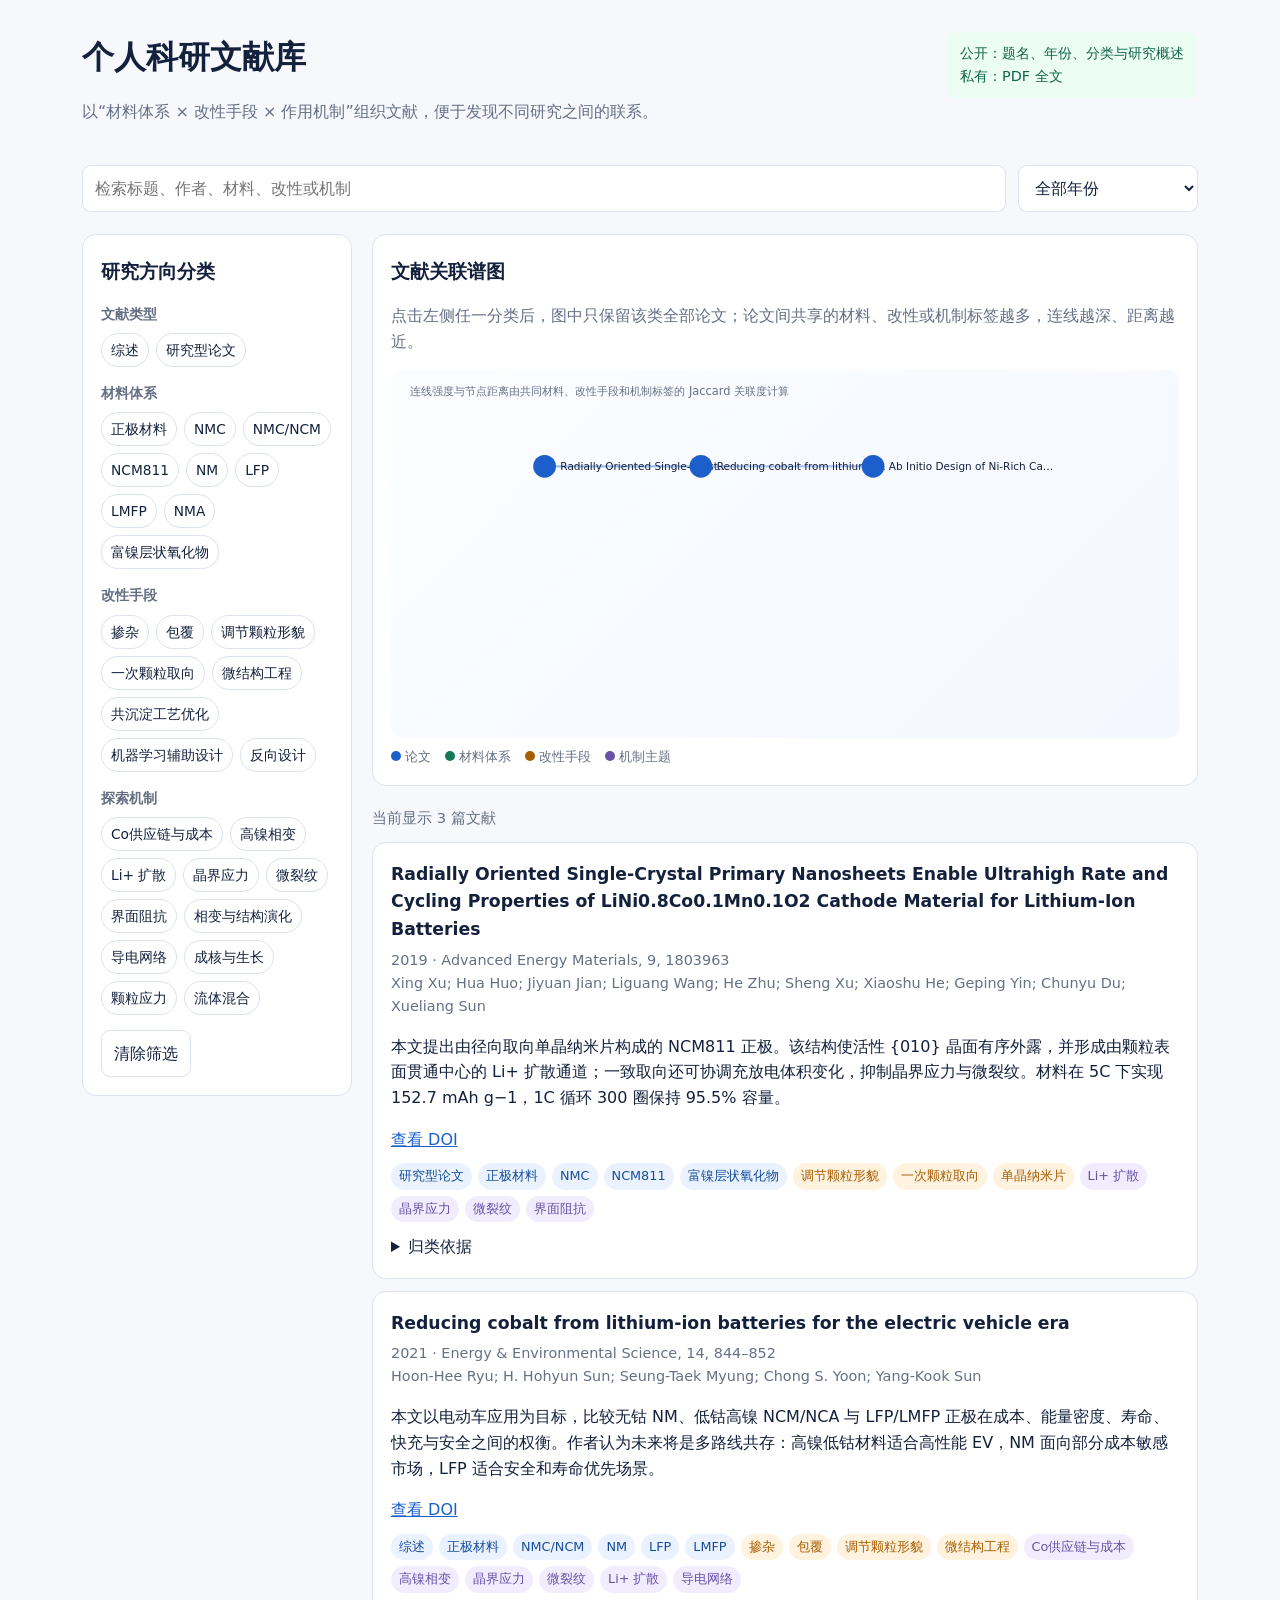
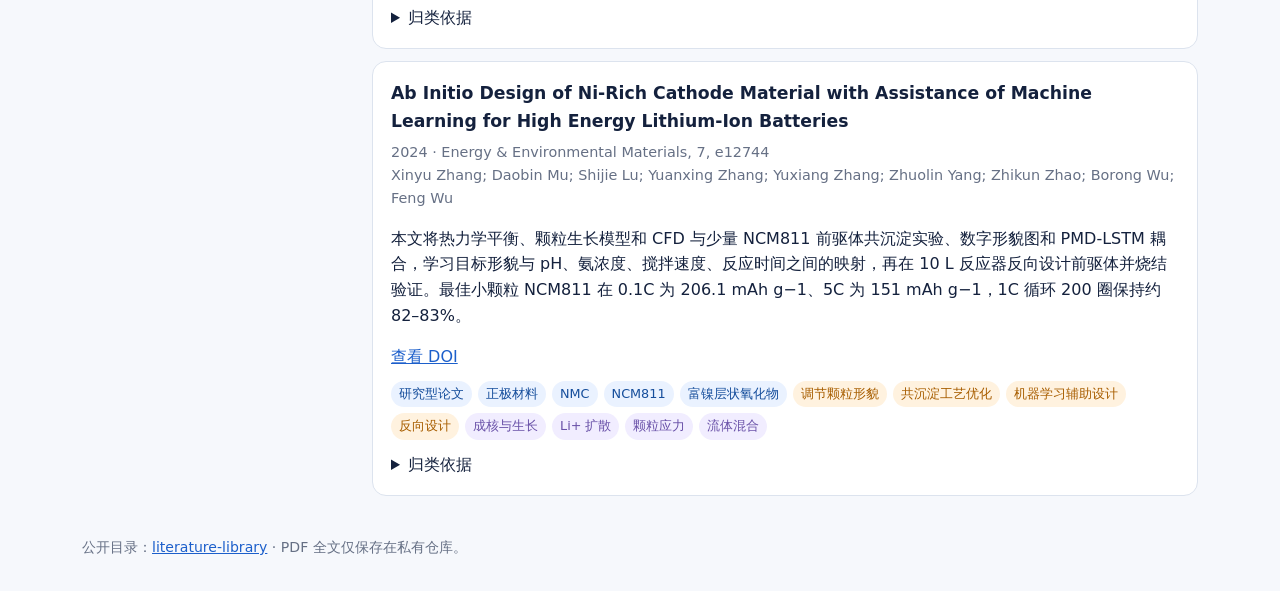
==== commit 2046ea0c: "Add Ni-rich machine-learning design study" ====
--- a/index.html
+++ b/index.html
@@ -42,8 +42,16 @@
 summary:"本文以电动车应用为目标，比较无钴 NM、低钴高镍 NCM/NCA 与 LFP/LMFP 正极在成本、能量密度、寿命、快充与安全之间的权衡。作者认为未来将是多路线共存：高镍低钴材料适合高性能 EV，NM 面向部分成本敏感市场，LFP 适合安全和寿命优先场景。",
 materials:["正极材料","NMC/NCM","NM","LFP","LMFP"],
 modifications:["掺杂","包覆","调节颗粒形貌","微结构工程"],
-mechanisms:["Co供应链与成本","高镍相变","晶界应力","微裂纹","Li+ 扩散","导电网络"],type:"综述"}];
-const taxonomy={types:{name:"文献类型",items:["综述","研究型论文"]},materials:{name:"材料体系",items:["正极材料","NMC","NMC/NCM","NCM811","NM","LFP","LMFP","NMA"]},modifications:{name:"改性手段",items:["掺杂","包覆","调节颗粒形貌","一次颗粒取向","微结构工程"]},mechanisms:{name:"探索机制",items:["Co供应链与成本","高镍相变","Li+ 扩散","晶界应力","微裂纹","界面阻抗","相变与结构演化","导电网络"]}};
+mechanisms:["Co供应链与成本","高镍相变","晶界应力","微裂纹","Li+ 扩散","导电网络"],type:"综述"},
+{id:"eem-2024-ni-rich-ml-design",year:2024,
+title:"Ab Initio Design of Ni-Rich Cathode Material with Assistance of Machine Learning for High Energy Lithium-Ion Batteries",
+authors:"Xinyu Zhang; Daobin Mu; Shijie Lu; Yuanxing Zhang; Yuxiang Zhang; Zhuolin Yang; Zhikun Zhao; Borong Wu; Feng Wu",
+journal:"Energy & Environmental Materials, 7, e12744",doi:"10.1002/eem2.12744",
+summary:"本文将热力学平衡、颗粒生长模型和 CFD 与少量 NCM811 前驱体共沉淀实验、数字形貌图和 PMD-LSTM 耦合，学习目标形貌与 pH、氨浓度、搅拌速度、反应时间之间的映射，再在 10 L 反应器反向设计前驱体并烧结验证。最佳小颗粒 NCM811 在 0.1C 为 206.1 mAh g−1、5C 为 151 mAh g−1，1C 循环 200 圈保持约 82–83%。",
+materials:["正极材料","NMC","NCM811","富镍层状氧化物"],
+modifications:["调节颗粒形貌","共沉淀工艺优化","机器学习辅助设计","反向设计"],
+mechanisms:["成核与生长","Li+ 扩散","颗粒应力","流体混合"],type:"研究型论文"}];
+const taxonomy={types:{name:"文献类型",items:["综述","研究型论文"]},materials:{name:"材料体系",items:["正极材料","NMC","NMC/NCM","NCM811","NM","LFP","LMFP","NMA","富镍层状氧化物"]},modifications:{name:"改性手段",items:["掺杂","包覆","调节颗粒形貌","一次颗粒取向","微结构工程","共沉淀工艺优化","机器学习辅助设计","反向设计"]},mechanisms:{name:"探索机制",items:["Co供应链与成本","高镍相变","Li+ 扩散","晶界应力","微裂纹","界面阻抗","相变与结构演化","导电网络","成核与生长","颗粒应力","流体混合"]}};
 let filters=new Set();
 const esc=s=>String(s||"").replace(/[&<>"']/g,c=>({"&":"&amp;","<":"&lt;",">":"&gt;",'"':"&quot;","'":"&#39;"}[c]));
 function allTags(p){return [p.type,...p.materials,...p.modifications,...p.mechanisms]}
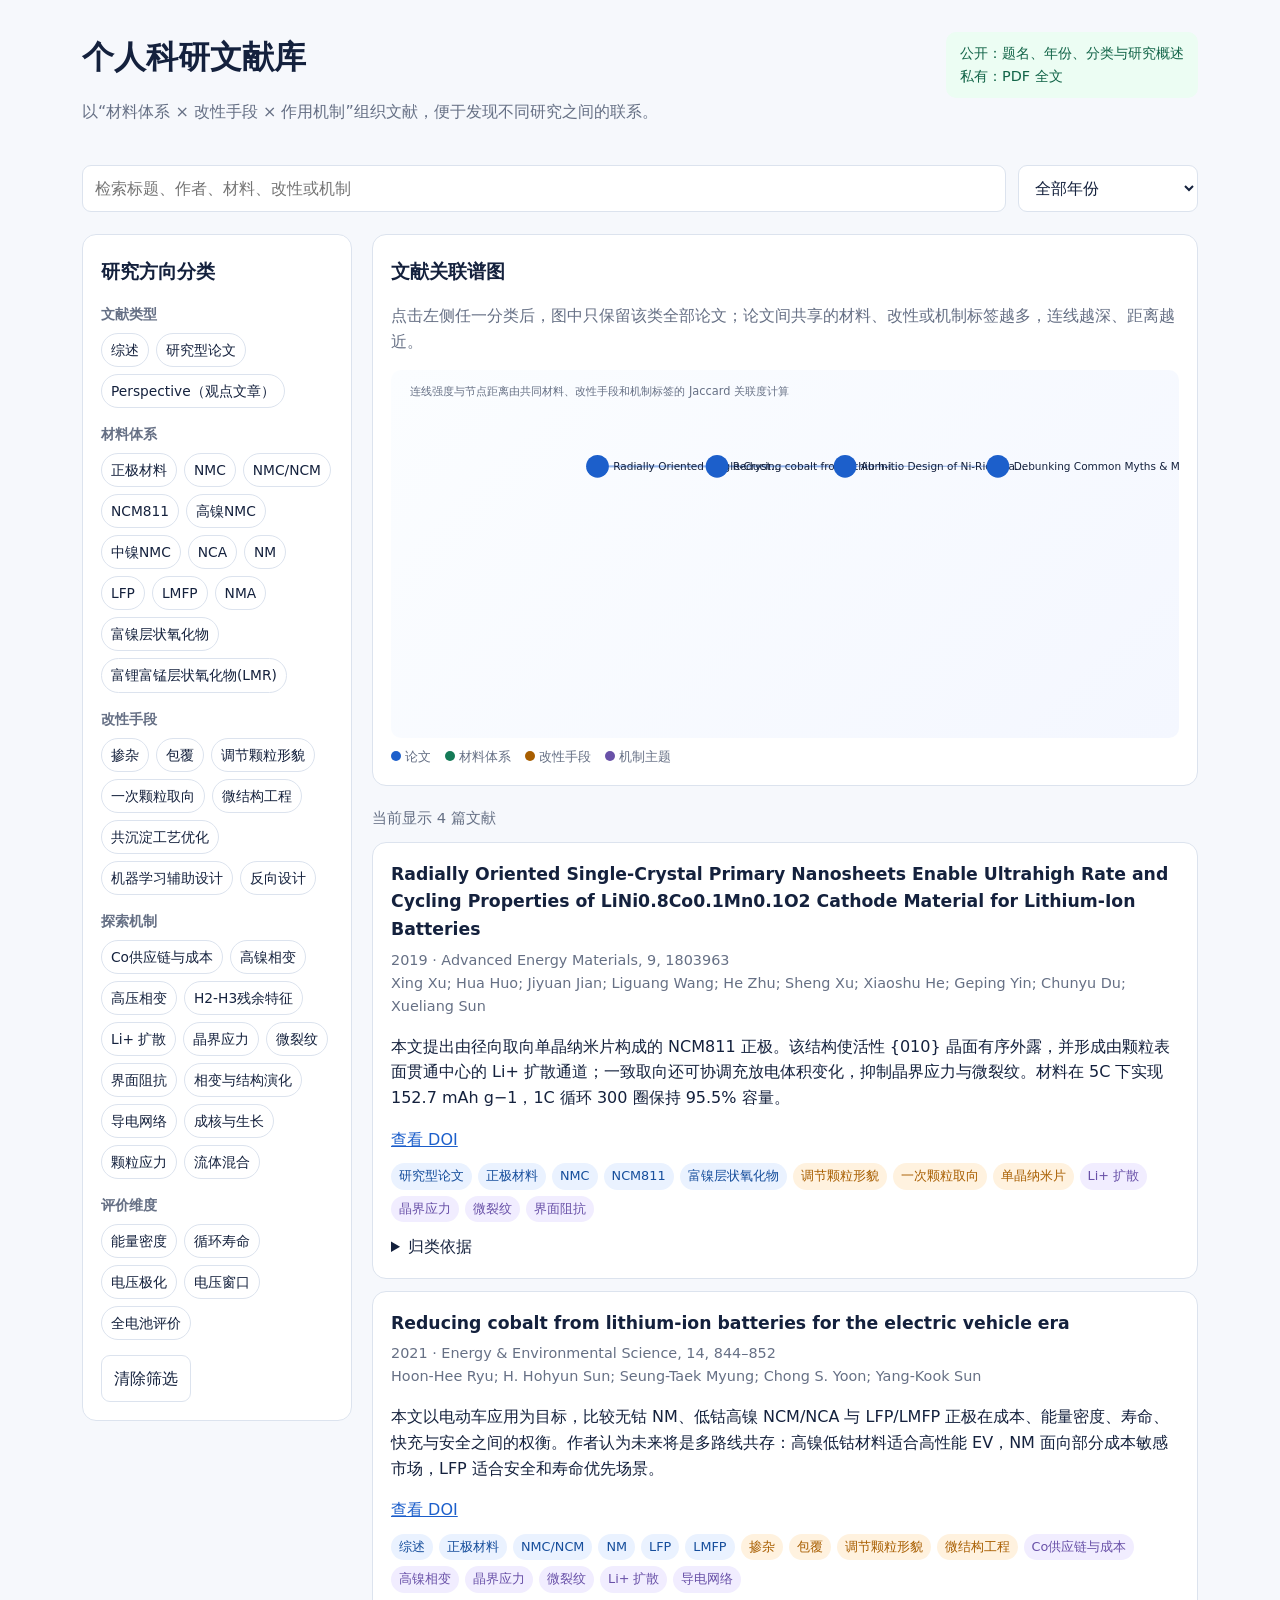
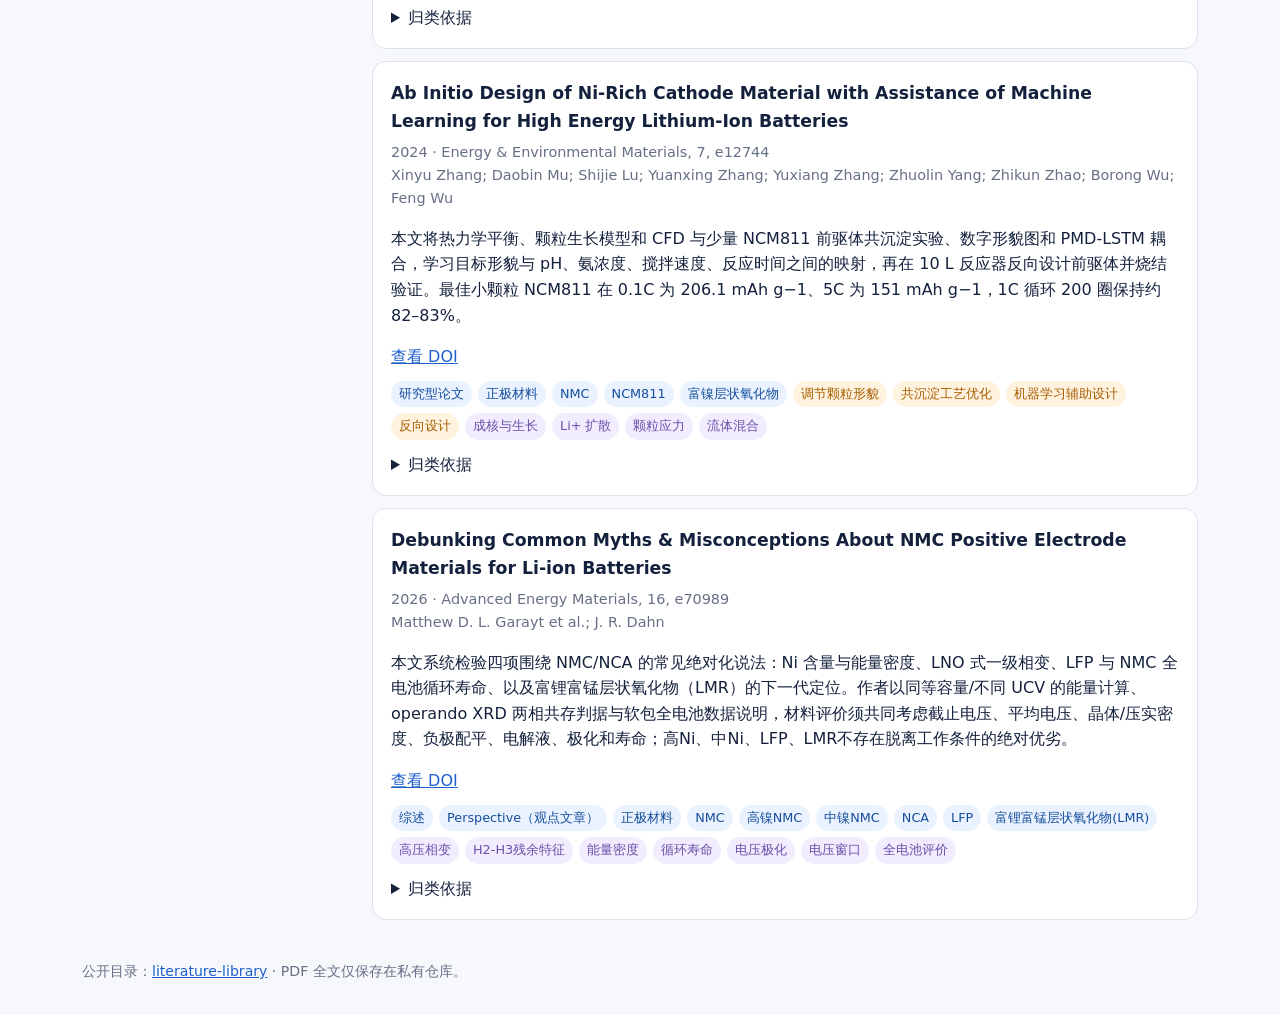
==== commit 9d2ea1bf: "Add NMC misconceptions perspective" ====
--- a/index.html
+++ b/index.html
@@ -50,14 +50,22 @@
 summary:"本文将热力学平衡、颗粒生长模型和 CFD 与少量 NCM811 前驱体共沉淀实验、数字形貌图和 PMD-LSTM 耦合，学习目标形貌与 pH、氨浓度、搅拌速度、反应时间之间的映射，再在 10 L 反应器反向设计前驱体并烧结验证。最佳小颗粒 NCM811 在 0.1C 为 206.1 mAh g−1、5C 为 151 mAh g−1，1C 循环 200 圈保持约 82–83%。",
 materials:["正极材料","NMC","NCM811","富镍层状氧化物"],
 modifications:["调节颗粒形貌","共沉淀工艺优化","机器学习辅助设计","反向设计"],
-mechanisms:["成核与生长","Li+ 扩散","颗粒应力","流体混合"],type:"研究型论文"}];
-const taxonomy={types:{name:"文献类型",items:["综述","研究型论文"]},materials:{name:"材料体系",items:["正极材料","NMC","NMC/NCM","NCM811","NM","LFP","LMFP","NMA","富镍层状氧化物"]},modifications:{name:"改性手段",items:["掺杂","包覆","调节颗粒形貌","一次颗粒取向","微结构工程","共沉淀工艺优化","机器学习辅助设计","反向设计"]},mechanisms:{name:"探索机制",items:["Co供应链与成本","高镍相变","Li+ 扩散","晶界应力","微裂纹","界面阻抗","相变与结构演化","导电网络","成核与生长","颗粒应力","流体混合"]}};
+mechanisms:["成核与生长","Li+ 扩散","颗粒应力","流体混合"],type:"研究型论文"},
+{id:"aem-2026-nmc-myths-perspective",year:2026,
+title:"Debunking Common Myths & Misconceptions About NMC Positive Electrode Materials for Li-ion Batteries",
+authors:"Matthew D. L. Garayt et al.; J. R. Dahn",
+journal:"Advanced Energy Materials, 16, e70989",doi:"10.1002/aenm.70989",
+summary:"本文系统检验四项围绕 NMC/NCA 的常见绝对化说法：Ni 含量与能量密度、LNO 式一级相变、LFP 与 NMC 全电池循环寿命、以及富锂富锰层状氧化物（LMR）的下一代定位。作者以同等容量/不同 UCV 的能量计算、operando XRD 两相共存判据与软包全电池数据说明，材料评价须共同考虑截止电压、平均电压、晶体/压实密度、负极配平、电解液、极化和寿命；高Ni、中Ni、LFP、LMR不存在脱离工作条件的绝对优劣。",
+materials:["正极材料","NMC","高镍NMC","中镍NMC","NCA","LFP","富锂富锰层状氧化物(LMR)"],
+modifications:[],mechanisms:["高压相变","H2-H3残余特征"],
+topics:["能量密度","循环寿命","电压极化","电压窗口","全电池评价"],type:"综述",articleKind:"Perspective（观点文章）"}];
+const taxonomy={types:{name:"文献类型",items:["综述","研究型论文","Perspective（观点文章）"]},materials:{name:"材料体系",items:["正极材料","NMC","NMC/NCM","NCM811","高镍NMC","中镍NMC","NCA","NM","LFP","LMFP","NMA","富镍层状氧化物","富锂富锰层状氧化物(LMR)"]},modifications:{name:"改性手段",items:["掺杂","包覆","调节颗粒形貌","一次颗粒取向","微结构工程","共沉淀工艺优化","机器学习辅助设计","反向设计"]},mechanisms:{name:"探索机制",items:["Co供应链与成本","高镍相变","高压相变","H2-H3残余特征","Li+ 扩散","晶界应力","微裂纹","界面阻抗","相变与结构演化","导电网络","成核与生长","颗粒应力","流体混合"]},evaluation:{name:"评价维度",items:["能量密度","循环寿命","电压极化","电压窗口","全电池评价"]}};
 let filters=new Set();
 const esc=s=>String(s||"").replace(/[&<>"']/g,c=>({"&":"&amp;","<":"&lt;",">":"&gt;",'"':"&quot;","'":"&#39;"}[c]));
-function allTags(p){return [p.type,...p.materials,...p.modifications,...p.mechanisms]}
+function allTags(p){return [p.type,p.articleKind,...p.materials,...p.modifications,...p.mechanisms,...(p.topics||[])].filter(Boolean)}
 function renderTaxonomy(){const host=document.querySelector("#taxonomy");host.innerHTML=Object.entries(taxonomy).map(([key,g])=>'<div class="group"><h3>'+g.name+'</h3><div class="chips">'+g.items.map(item=>'<button class="chip '+(filters.has(item)?"active":"")+'" data-tag="'+esc(item)+'">'+esc(item)+'</button>').join("")+"</div></div>").join("");host.querySelectorAll("[data-tag]").forEach(b=>b.onclick=()=>{filters.has(b.dataset.tag)?filters.delete(b.dataset.tag):filters.add(b.dataset.tag);render()})}
 function filtered(){const q=document.querySelector("#search").value.trim().toLowerCase(),y=document.querySelector("#year").value;return papers.filter(p=>(!y||String(p.year)===y)&&(!q||JSON.stringify(p).toLowerCase().includes(q))&&(!filters.size||[...filters].every(tag=>allTags(p).includes(tag))))}
-function renderPapers(rows){document.querySelector("#count").textContent="当前显示 "+rows.length+" 篇文献"+(filters.size?" · 已筛选："+[...filters].join("、"):"");document.querySelector("#papers").innerHTML=rows.length?rows.map(p=>'<article class="paper"><h2>'+esc(p.title)+'</h2><div class="meta">'+p.year+" · "+esc(p.journal)+"<br>"+esc(p.authors)+'</div><p>'+esc(p.summary)+'</p><a target="_blank" rel="noreferrer" href="https://doi.org/'+esc(p.doi)+'">查看 DOI</a><div class="tags"><span class="tag">'+esc(p.type)+'</span>'+p.materials.map(x=>'<span class="tag">'+esc(x)+'</span>').join("")+p.modifications.map(x=>'<span class="tag mod">'+esc(x)+'</span>').join("")+p.mechanisms.map(x=>'<span class="tag mech">'+esc(x)+'</span>').join("")+'</div><details><summary>归类依据</summary><p class="muted">类型：'+esc(p.type)+"；材料："+esc(p.materials.join("、"))+"；改性："+esc(p.modifications.join("、"))+"；机制："+esc(p.mechanisms.join("、"))+'</p></details></article>').join(""):'<div class="panel empty">没有匹配的文献。可清除筛选或更换关键词。</div>'}
+function renderPapers(rows){document.querySelector("#count").textContent="当前显示 "+rows.length+" 篇文献"+(filters.size?" · 已筛选："+[...filters].join("、"):"");document.querySelector("#papers").innerHTML=rows.length?rows.map(p=>'<article class="paper"><h2>'+esc(p.title)+'</h2><div class="meta">'+p.year+" · "+esc(p.journal)+"<br>"+esc(p.authors)+'</div><p>'+esc(p.summary)+'</p><a target="_blank" rel="noreferrer" href="https://doi.org/'+esc(p.doi)+'">查看 DOI</a><div class="tags"><span class="tag">'+esc(p.type)+'</span>'+(p.articleKind?'<span class="tag">'+esc(p.articleKind)+'</span>':"")+p.materials.map(x=>'<span class="tag">'+esc(x)+'</span>').join("")+p.modifications.map(x=>'<span class="tag mod">'+esc(x)+'</span>').join("")+p.mechanisms.map(x=>'<span class="tag mech">'+esc(x)+'</span>').join("")+(p.topics||[]).map(x=>'<span class="tag mech">'+esc(x)+'</span>').join("")+'</div><details><summary>归类依据</summary><p class="muted">类型：'+esc(p.type)+(p.articleKind?"（"+esc(p.articleKind)+"）":"")+"；材料："+esc(p.materials.join("、"))+"；改性："+esc(p.modifications.join("、"))+"；机制："+esc(p.mechanisms.join("、"))+"；评价："+esc((p.topics||[]).join("、"))+'</p></details></article>').join(""):'<div class="panel empty">没有匹配的文献。可清除筛选或更换关键词。</div>'}
 function drawGraph(rows){
  const svg=document.querySelector("#graph"),w=900,h=420;
  const selected=[...filters];
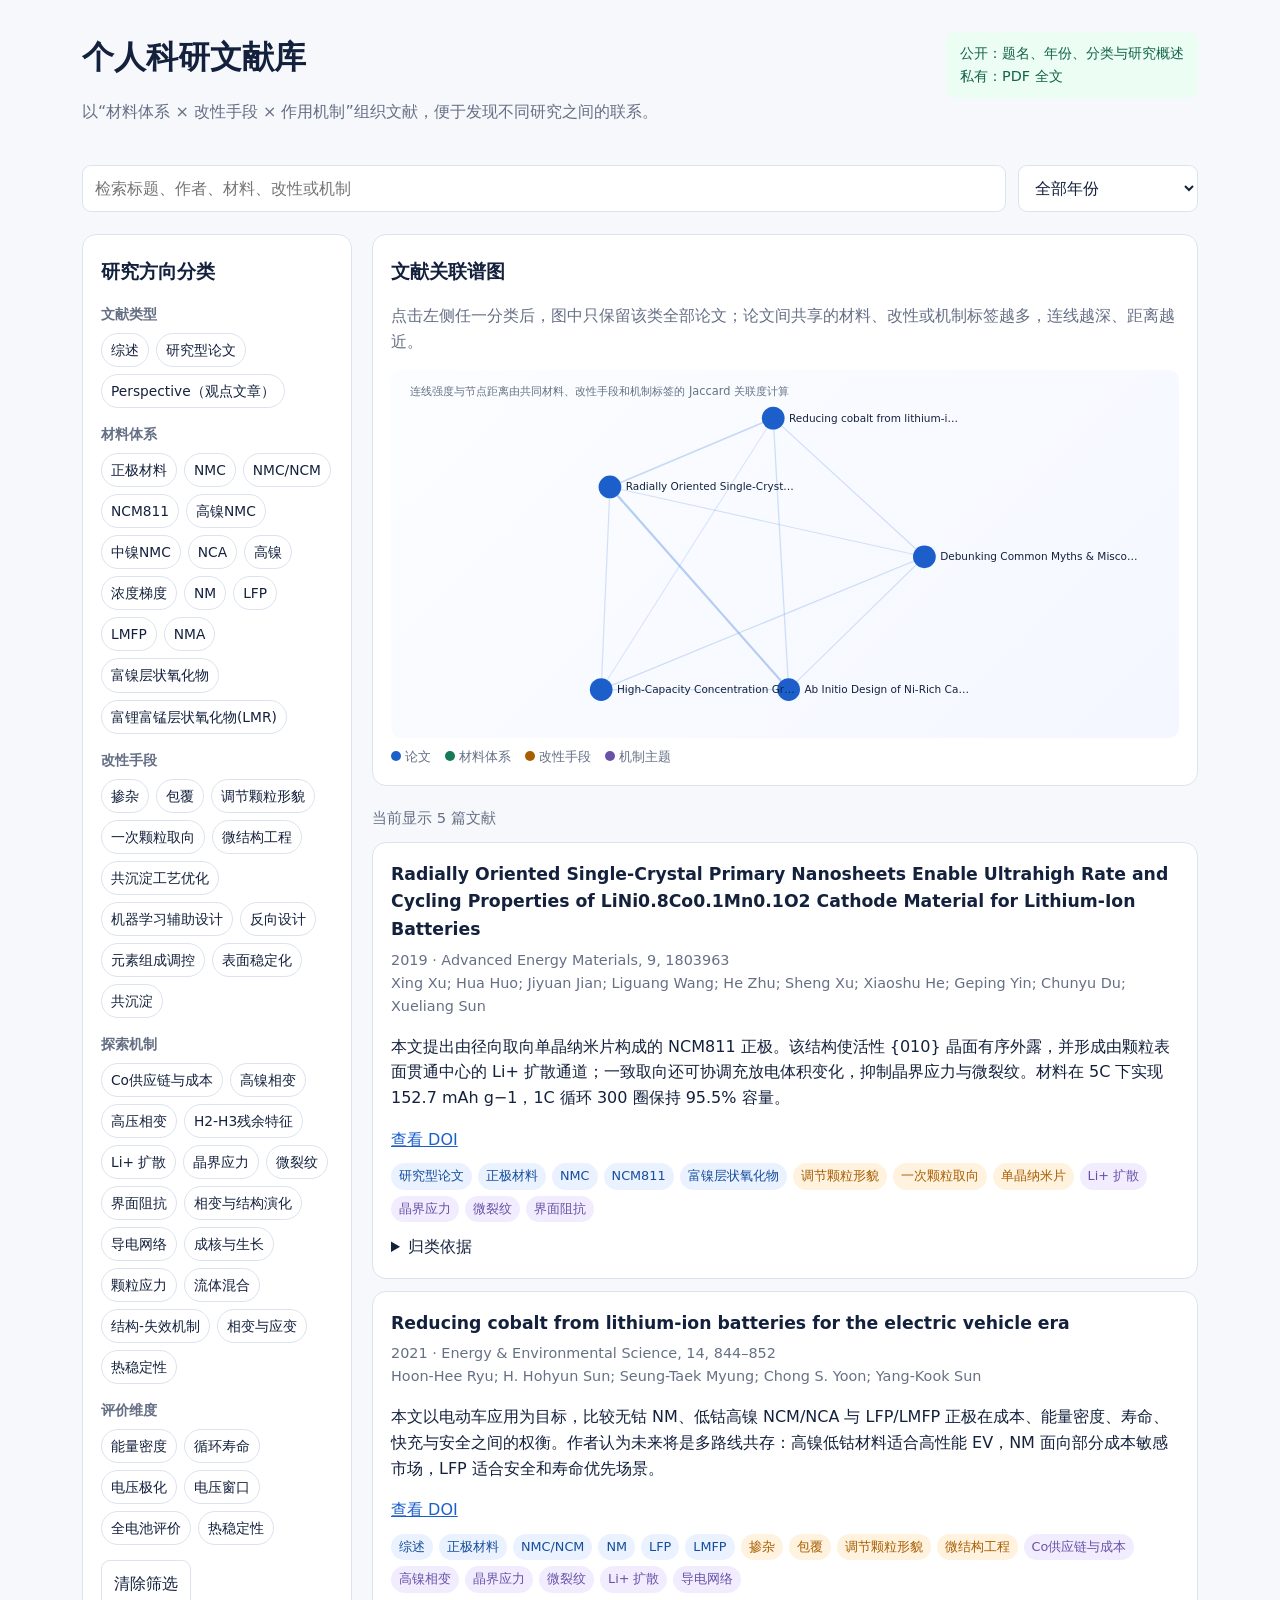
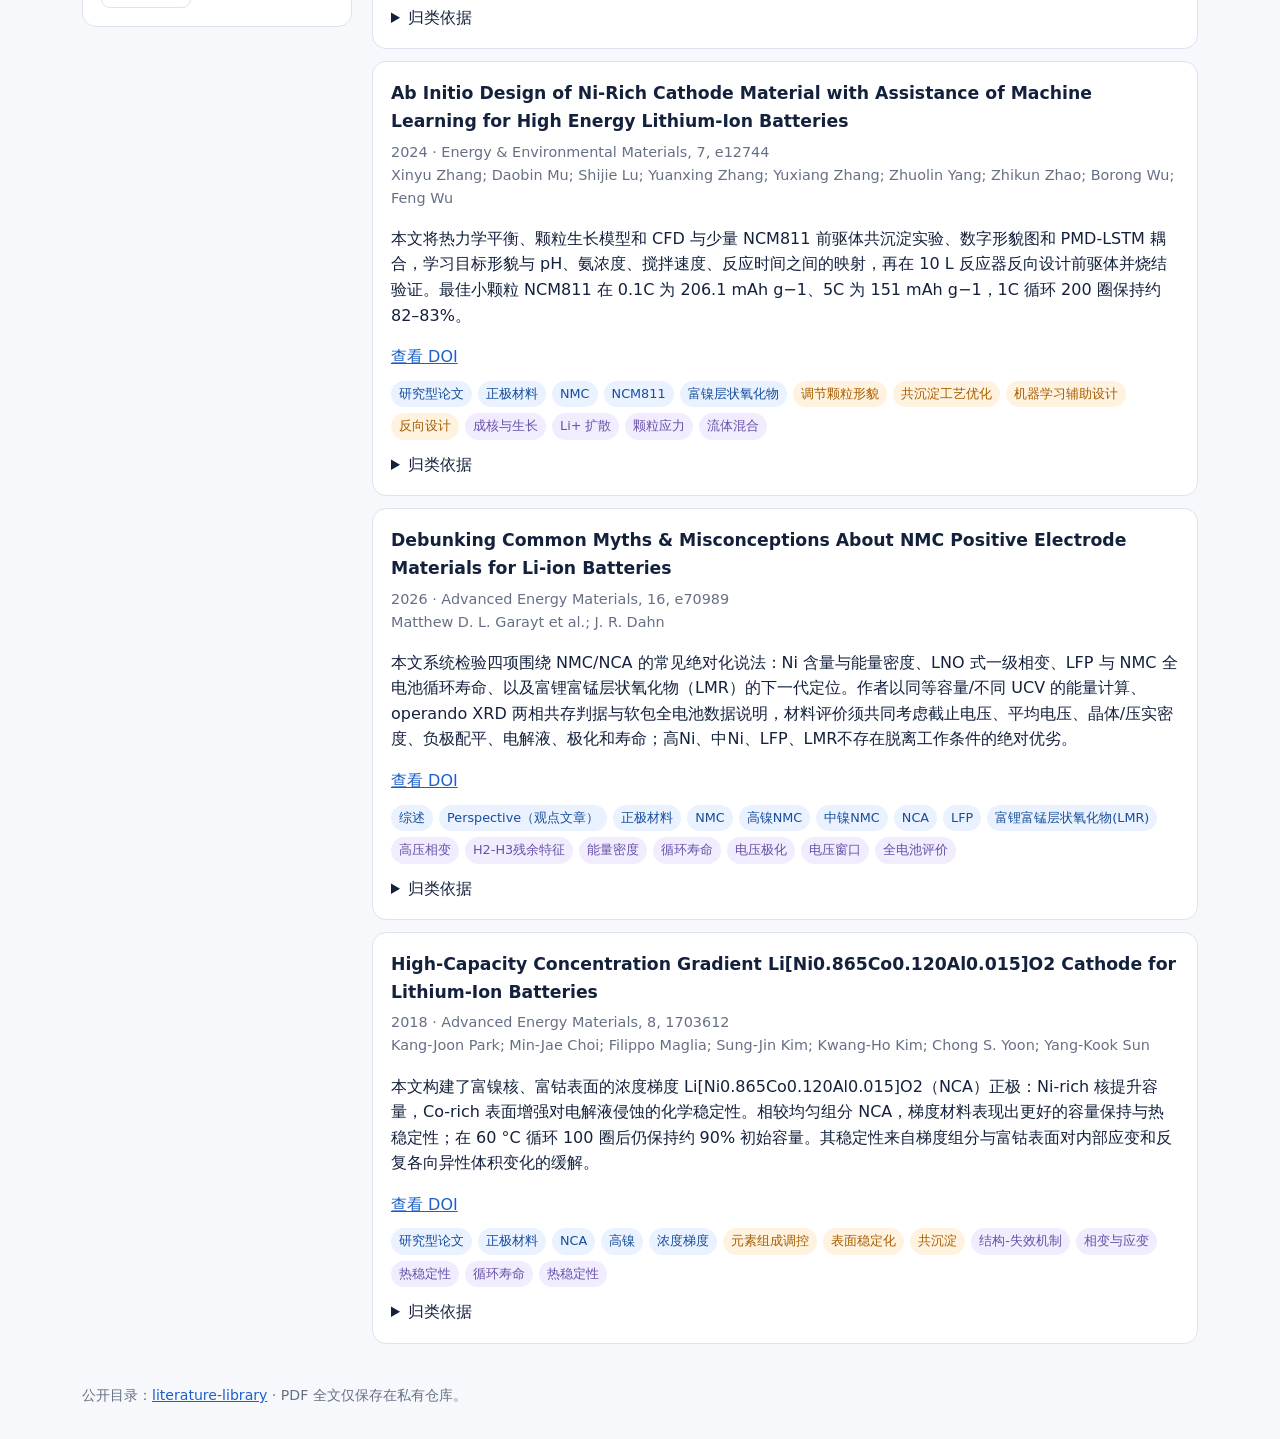
==== commit 4efae9cf: "Add concentration-gradient NCA cathode" ====
--- a/index.html
+++ b/index.html
@@ -58,8 +58,16 @@
 summary:"本文系统检验四项围绕 NMC/NCA 的常见绝对化说法：Ni 含量与能量密度、LNO 式一级相变、LFP 与 NMC 全电池循环寿命、以及富锂富锰层状氧化物（LMR）的下一代定位。作者以同等容量/不同 UCV 的能量计算、operando XRD 两相共存判据与软包全电池数据说明，材料评价须共同考虑截止电压、平均电压、晶体/压实密度、负极配平、电解液、极化和寿命；高Ni、中Ni、LFP、LMR不存在脱离工作条件的绝对优劣。",
 materials:["正极材料","NMC","高镍NMC","中镍NMC","NCA","LFP","富锂富锰层状氧化物(LMR)"],
 modifications:[],mechanisms:["高压相变","H2-H3残余特征"],
-topics:["能量密度","循环寿命","电压极化","电压窗口","全电池评价"],type:"综述",articleKind:"Perspective（观点文章）"}];
-const taxonomy={types:{name:"文献类型",items:["综述","研究型论文","Perspective（观点文章）"]},materials:{name:"材料体系",items:["正极材料","NMC","NMC/NCM","NCM811","高镍NMC","中镍NMC","NCA","NM","LFP","LMFP","NMA","富镍层状氧化物","富锂富锰层状氧化物(LMR)"]},modifications:{name:"改性手段",items:["掺杂","包覆","调节颗粒形貌","一次颗粒取向","微结构工程","共沉淀工艺优化","机器学习辅助设计","反向设计"]},mechanisms:{name:"探索机制",items:["Co供应链与成本","高镍相变","高压相变","H2-H3残余特征","Li+ 扩散","晶界应力","微裂纹","界面阻抗","相变与结构演化","导电网络","成核与生长","颗粒应力","流体混合"]},evaluation:{name:"评价维度",items:["能量密度","循环寿命","电压极化","电压窗口","全电池评价"]}};
+topics:["能量密度","循环寿命","电压极化","电压窗口","全电池评价"],type:"综述",articleKind:"Perspective（观点文章）"},
+{id:"aem-2018-gradient-nca",year:2018,
+title:"High-Capacity Concentration Gradient Li[Ni0.865Co0.120Al0.015]O2 Cathode for Lithium-Ion Batteries",
+authors:"Kang-Joon Park; Min-Jae Choi; Filippo Maglia; Sung-Jin Kim; Kwang-Ho Kim; Chong S. Yoon; Yang-Kook Sun",
+journal:"Advanced Energy Materials, 8, 1703612",doi:"10.1002/aenm.201703612",
+summary:"本文构建了富镍核、富钴表面的浓度梯度 Li[Ni0.865Co0.120Al0.015]O2（NCA）正极：Ni-rich 核提升容量，Co-rich 表面增强对电解液侵蚀的化学稳定性。相较均匀组分 NCA，梯度材料表现出更好的容量保持与热稳定性；在 60 °C 循环 100 圈后仍保持约 90% 初始容量。其稳定性来自梯度组分与富钴表面对内部应变和反复各向异性体积变化的缓解。",
+materials:["正极材料","NCA","高镍","浓度梯度"],
+modifications:["元素组成调控","表面稳定化","共沉淀"],
+mechanisms:["结构-失效机制","相变与应变","热稳定性"],topics:["循环寿命","热稳定性"],type:"研究型论文"}];
+const taxonomy={types:{name:"文献类型",items:["综述","研究型论文","Perspective（观点文章）"]},materials:{name:"材料体系",items:["正极材料","NMC","NMC/NCM","NCM811","高镍NMC","中镍NMC","NCA","高镍","浓度梯度","NM","LFP","LMFP","NMA","富镍层状氧化物","富锂富锰层状氧化物(LMR)"]},modifications:{name:"改性手段",items:["掺杂","包覆","调节颗粒形貌","一次颗粒取向","微结构工程","共沉淀工艺优化","机器学习辅助设计","反向设计","元素组成调控","表面稳定化","共沉淀"]},mechanisms:{name:"探索机制",items:["Co供应链与成本","高镍相变","高压相变","H2-H3残余特征","Li+ 扩散","晶界应力","微裂纹","界面阻抗","相变与结构演化","导电网络","成核与生长","颗粒应力","流体混合","结构-失效机制","相变与应变","热稳定性"]},evaluation:{name:"评价维度",items:["能量密度","循环寿命","电压极化","电压窗口","全电池评价","热稳定性"]}};
 let filters=new Set();
 const esc=s=>String(s||"").replace(/[&<>"']/g,c=>({"&":"&amp;","<":"&lt;",">":"&gt;",'"':"&quot;","'":"&#39;"}[c]));
 function allTags(p){return [p.type,p.articleKind,...p.materials,...p.modifications,...p.mechanisms,...(p.topics||[])].filter(Boolean)}
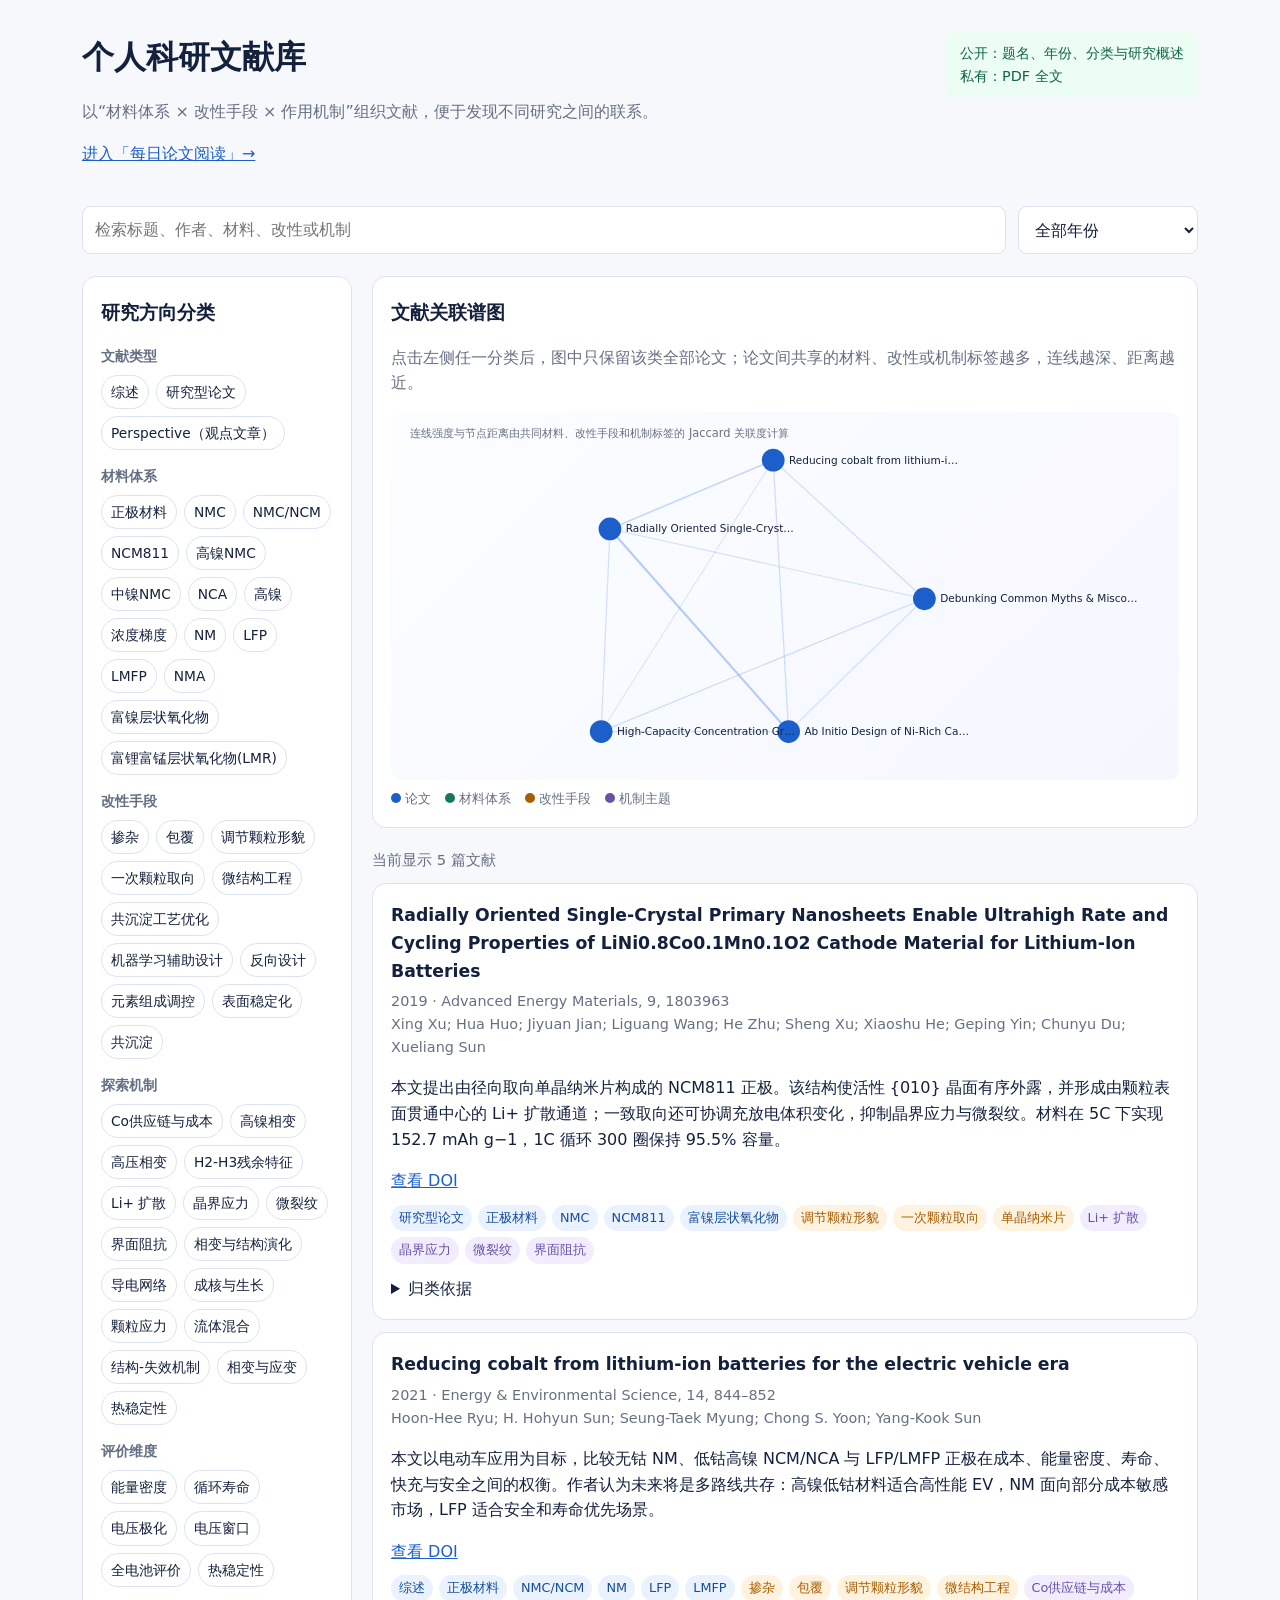
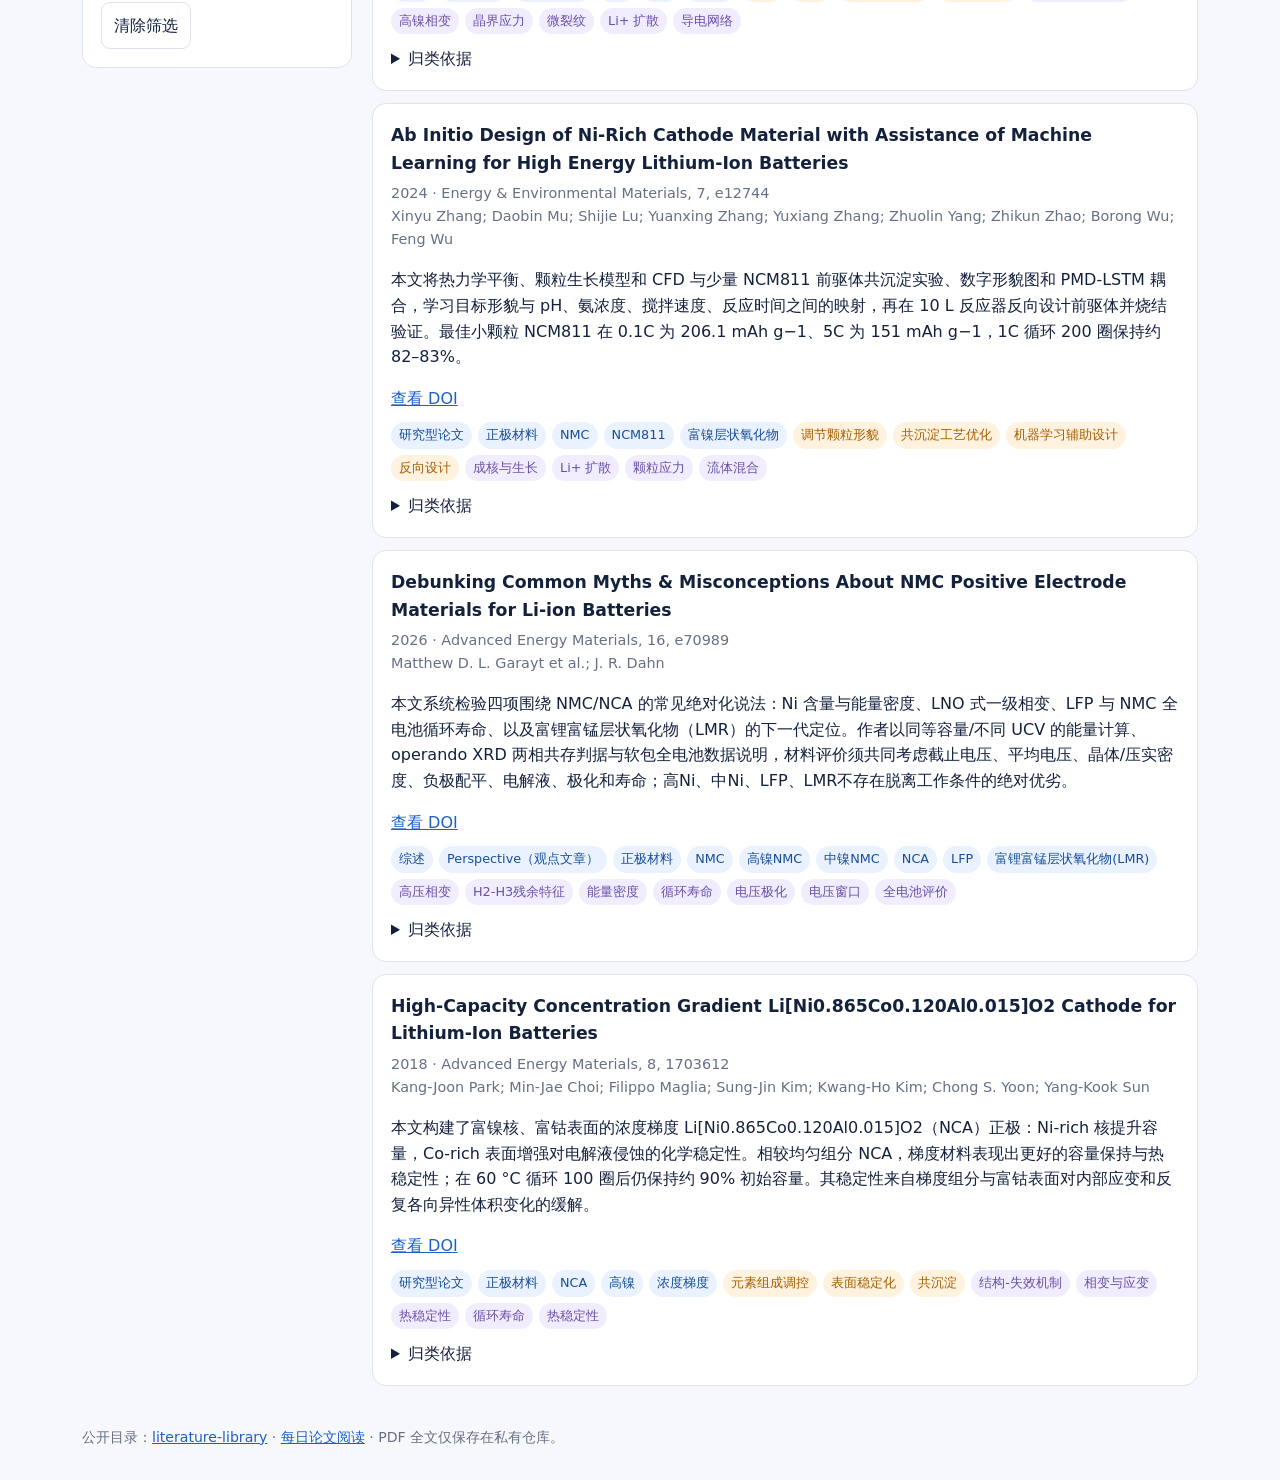
==== commit ee314e41: "Add daily paper reading archive" ====
--- a/index.html
+++ b/index.html
@@ -12,7 +12,7 @@
 <body>
 <div class="wrap">
 <header class="hero">
-<div><h1>个人科研文献库</h1><p class="intro">以“材料体系 × 改性手段 × 作用机制”组织文献，便于发现不同研究之间的联系。</p></div>
+<div><h1>个人科研文献库</h1><p class="intro">以“材料体系 × 改性手段 × 作用机制”组织文献，便于发现不同研究之间的联系。</p><p><a href="daily-reading.html">进入「每日论文阅读」→</a></p></div>
 <div class="privacy">公开：题名、年份、分类与研究概述<br>私有：PDF 全文</div>
 </header>
 <div class="controls"><input id="search" placeholder="检索标题、作者、材料、改性或机制"><select id="year"><option value="">全部年份</option></select></div>
@@ -23,7 +23,7 @@
 <p id="count" class="summary"></p><section id="papers"></section>
 </main>
 </div>
-<footer>公开目录：<a href="https://github.com/junhaoshen489/literature-library">literature-library</a> · PDF 全文仅保存在私有仓库。</footer>
+<footer>公开目录：<a href="https://github.com/junhaoshen489/literature-library">literature-library</a> · <a href="daily-reading.html">每日论文阅读</a> · PDF 全文仅保存在私有仓库。</footer>
 </div>
 <script>
 const papers=[{
